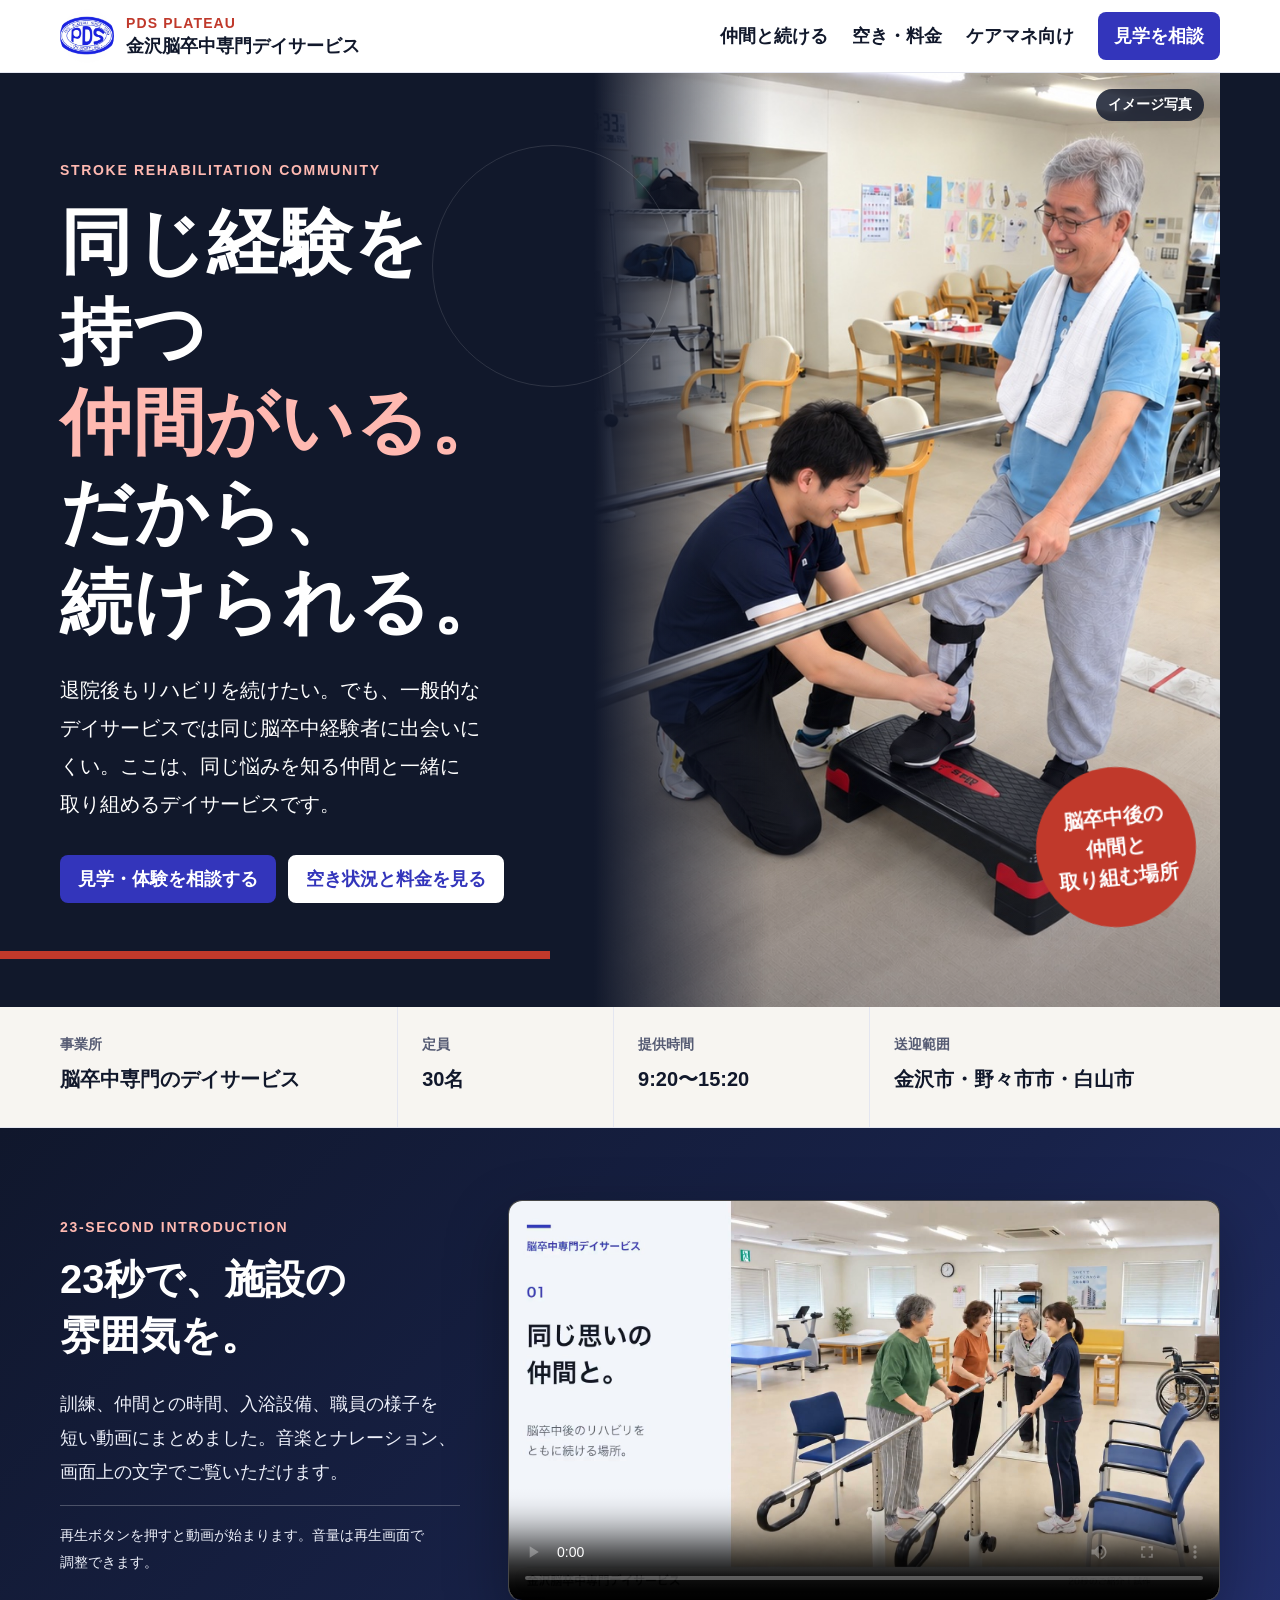
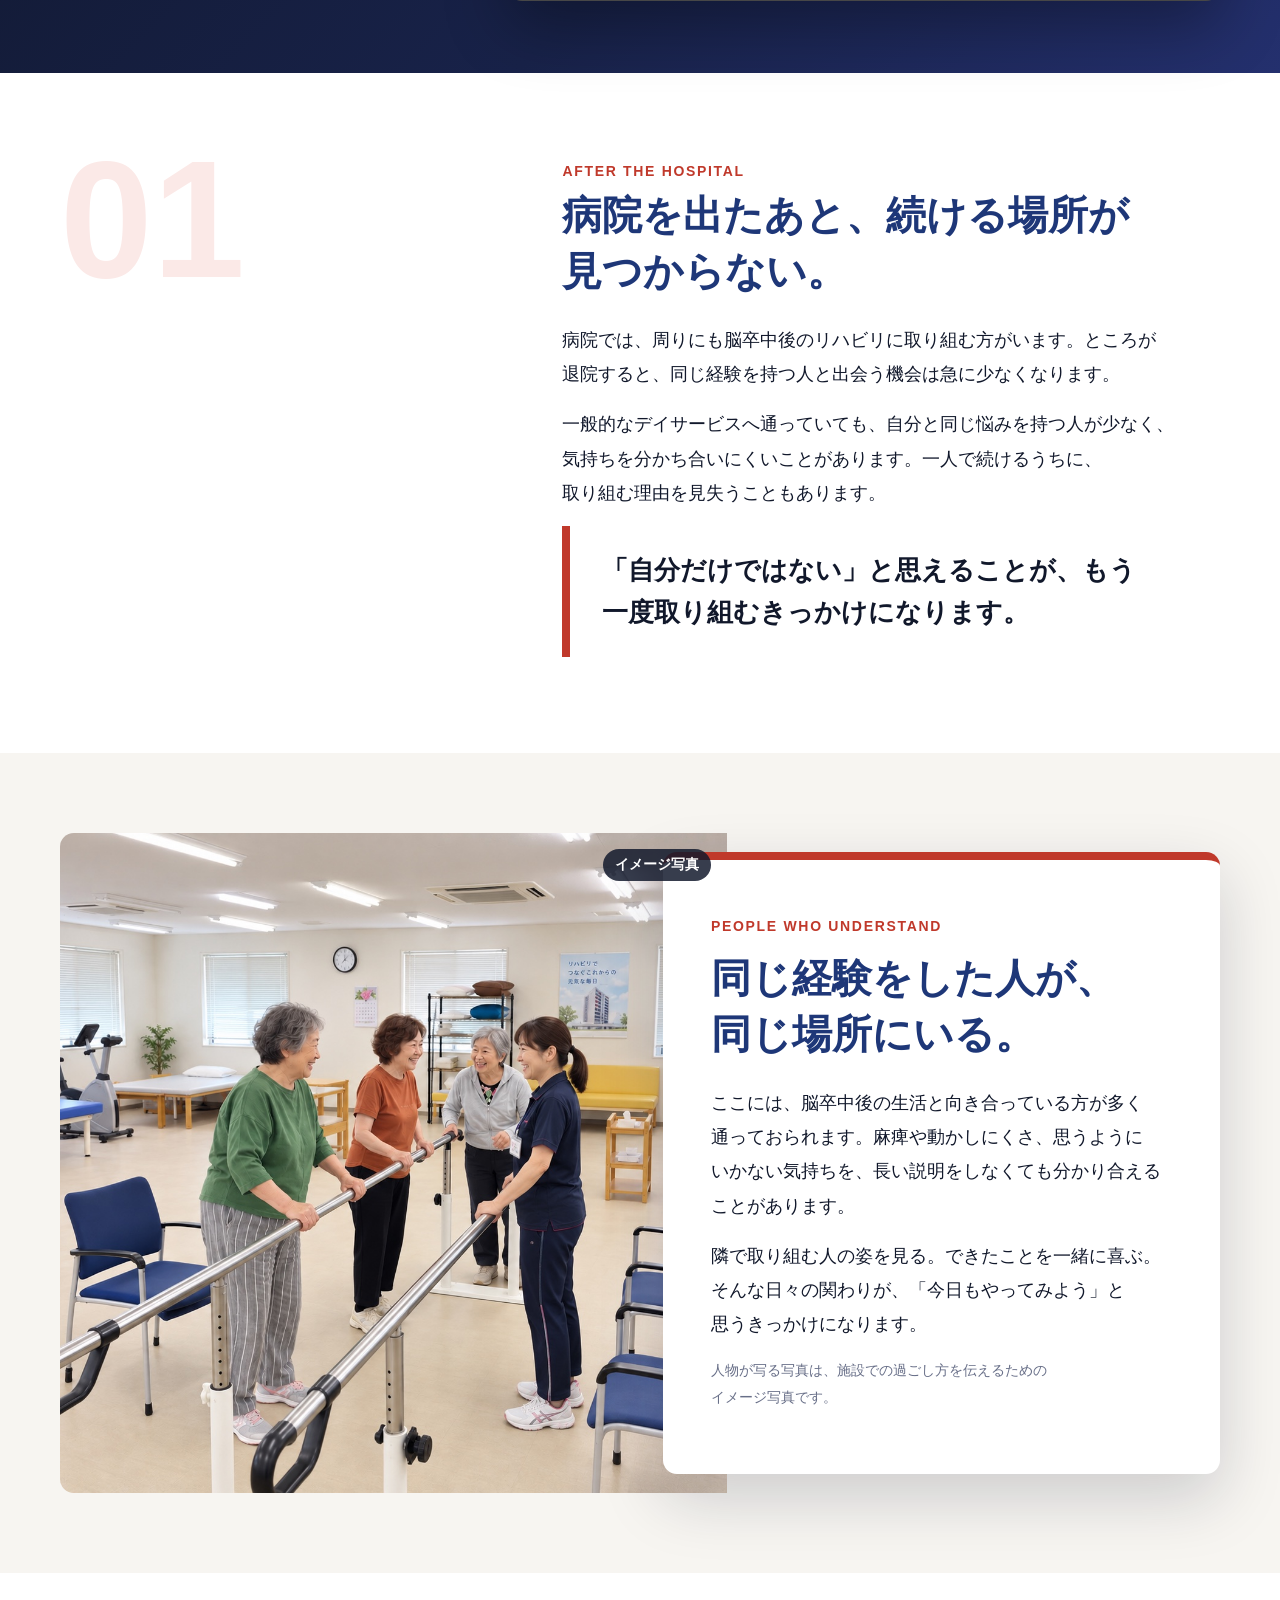
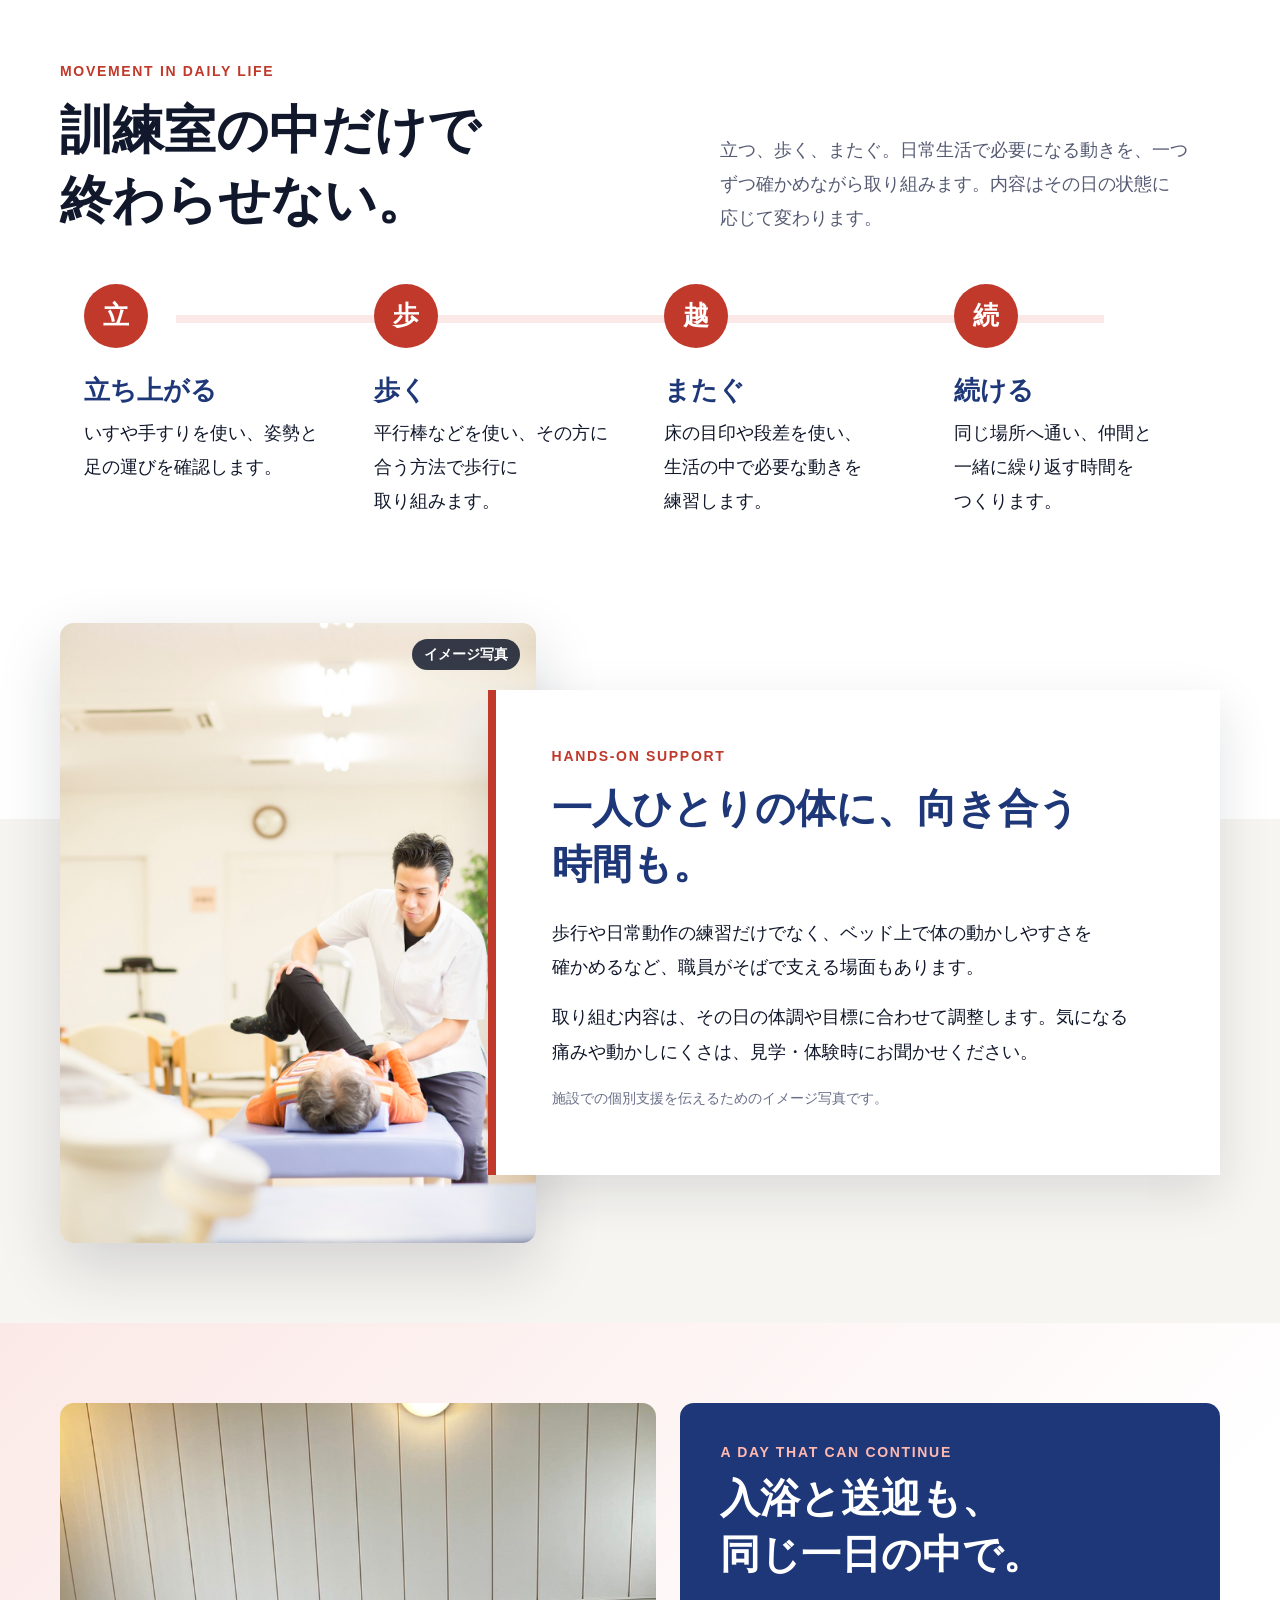
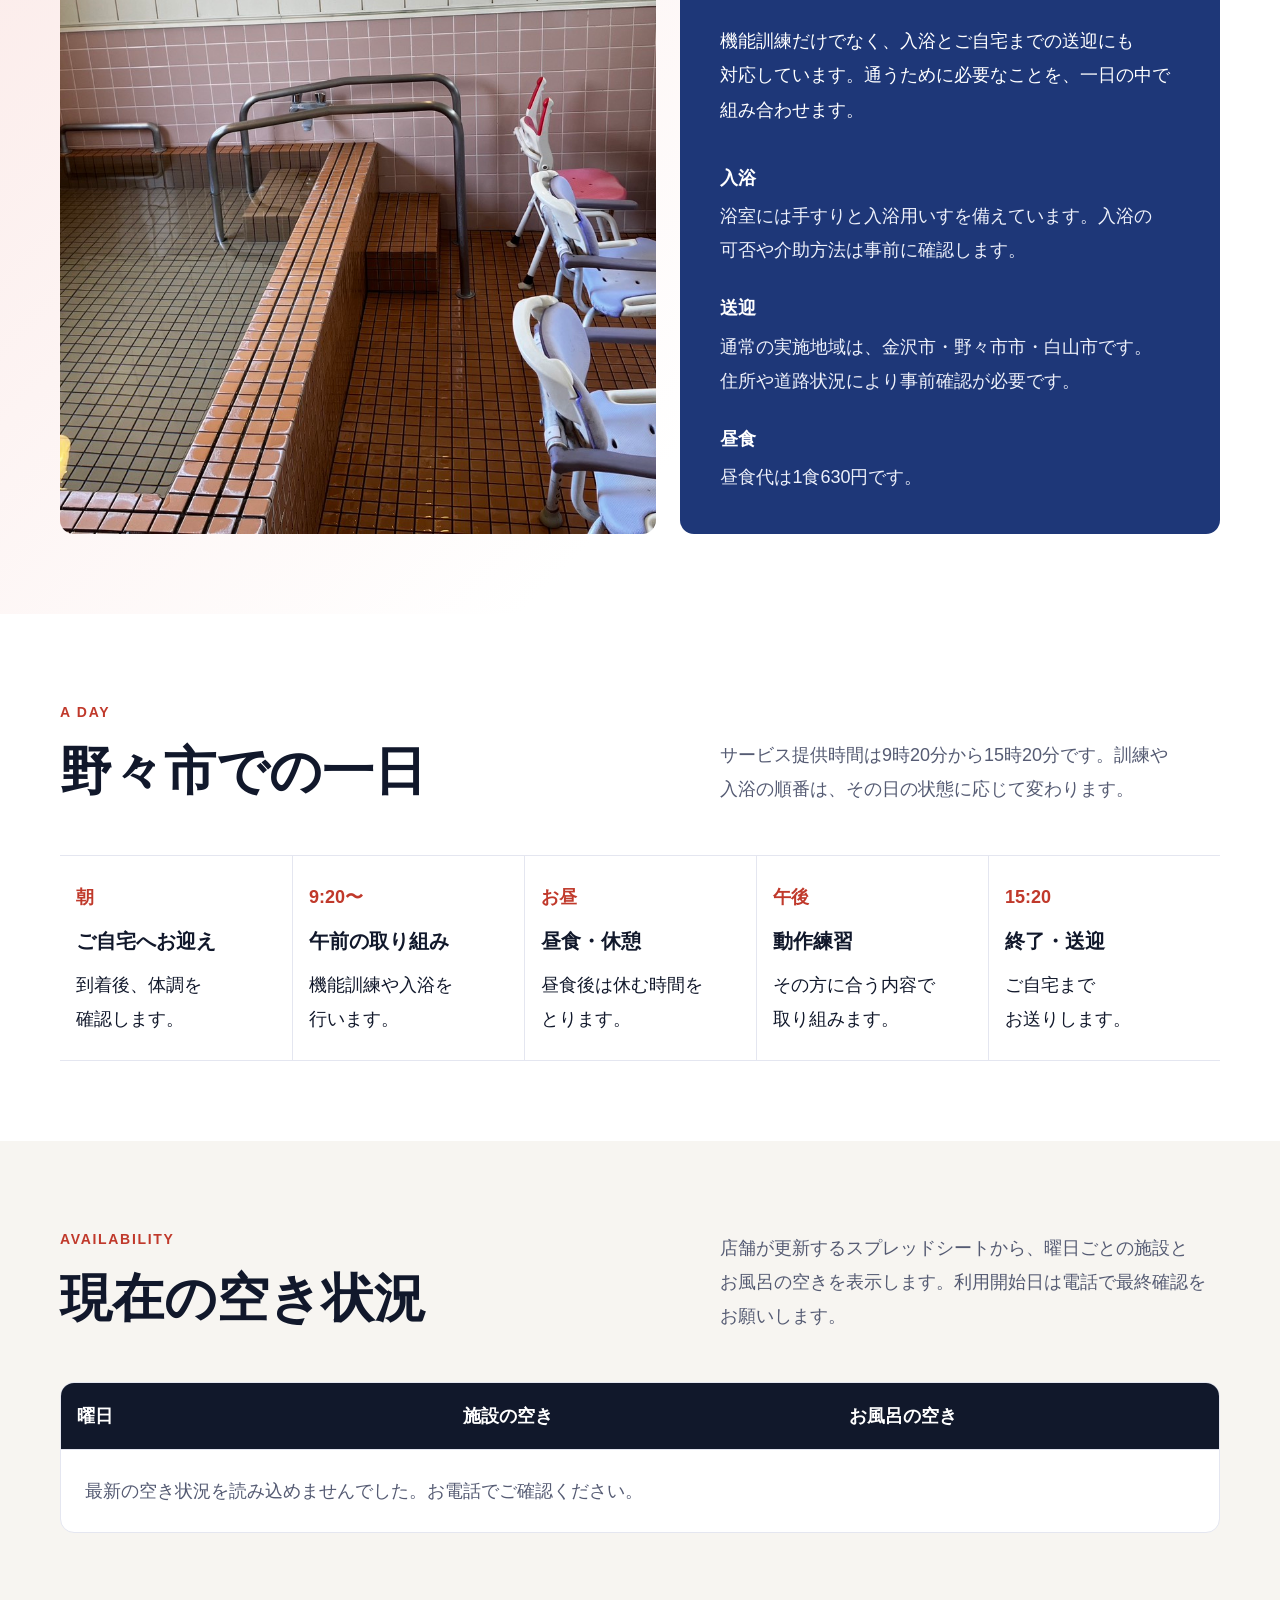
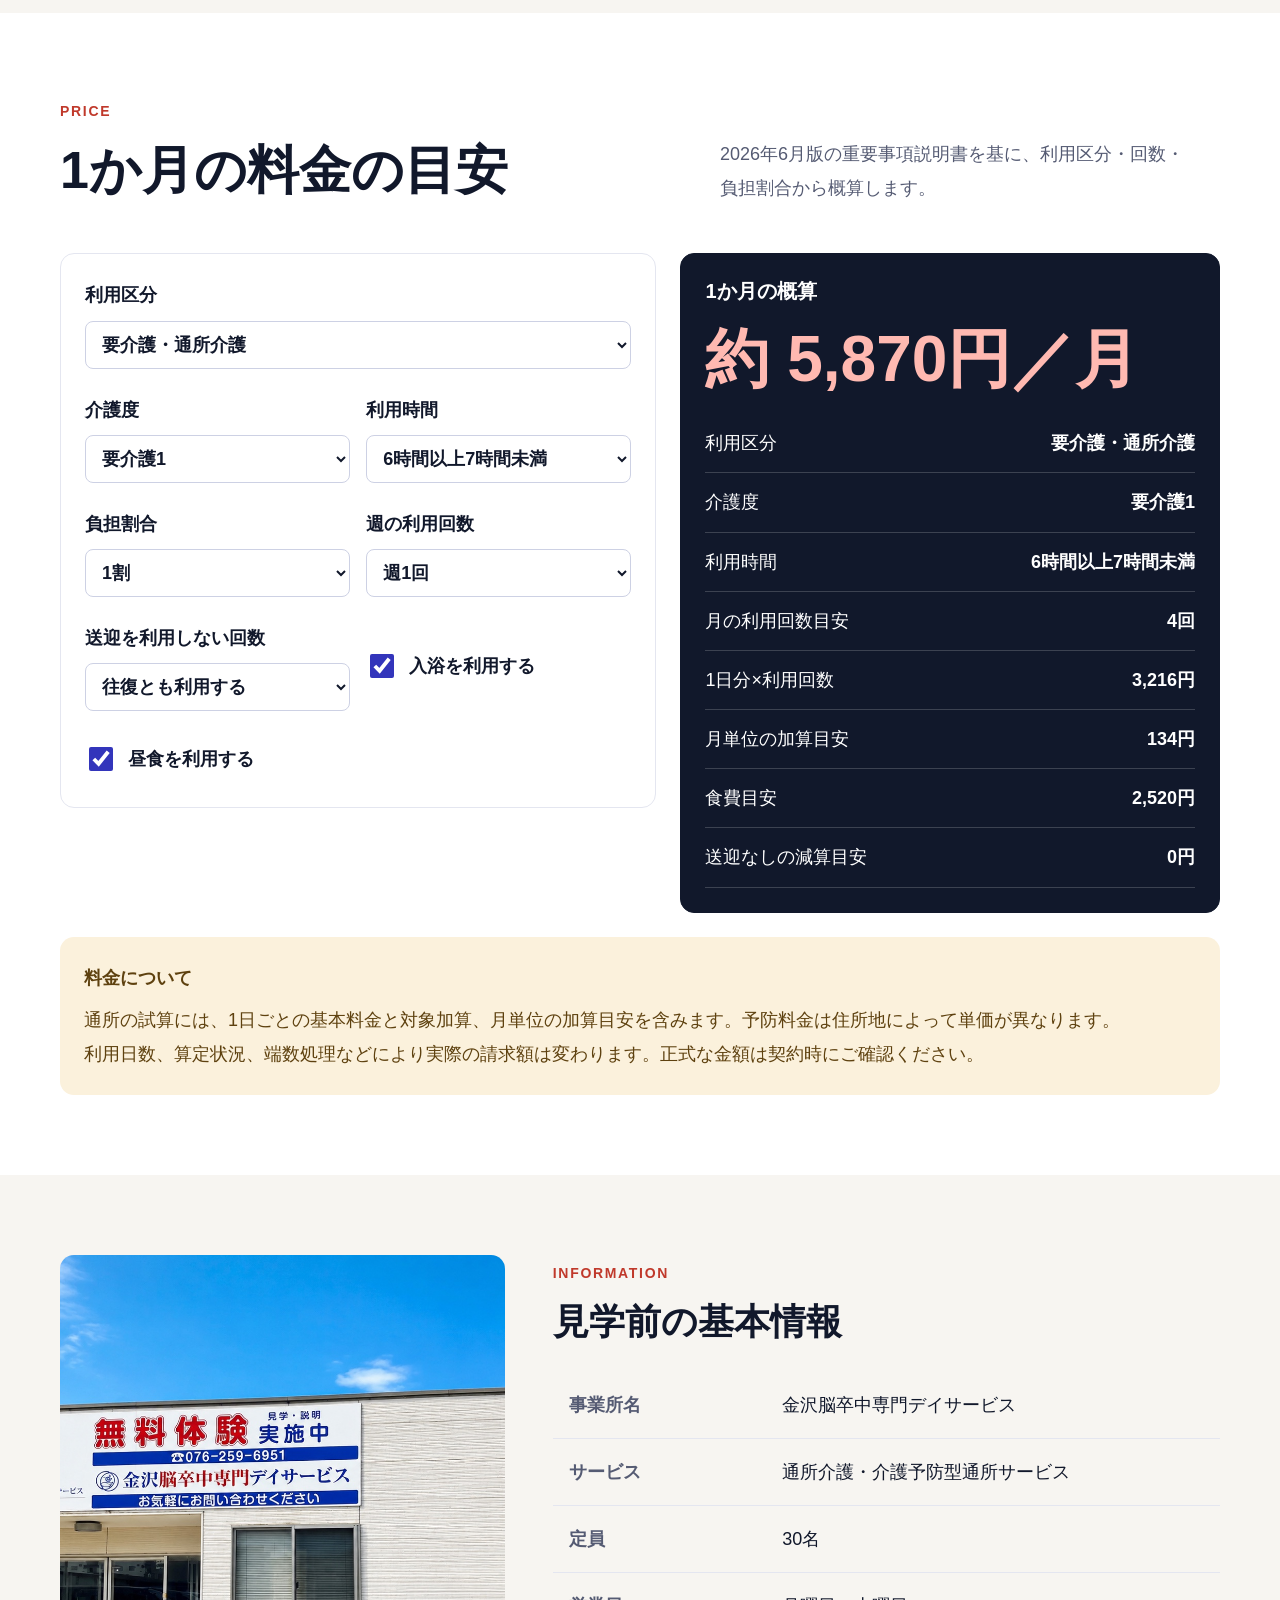
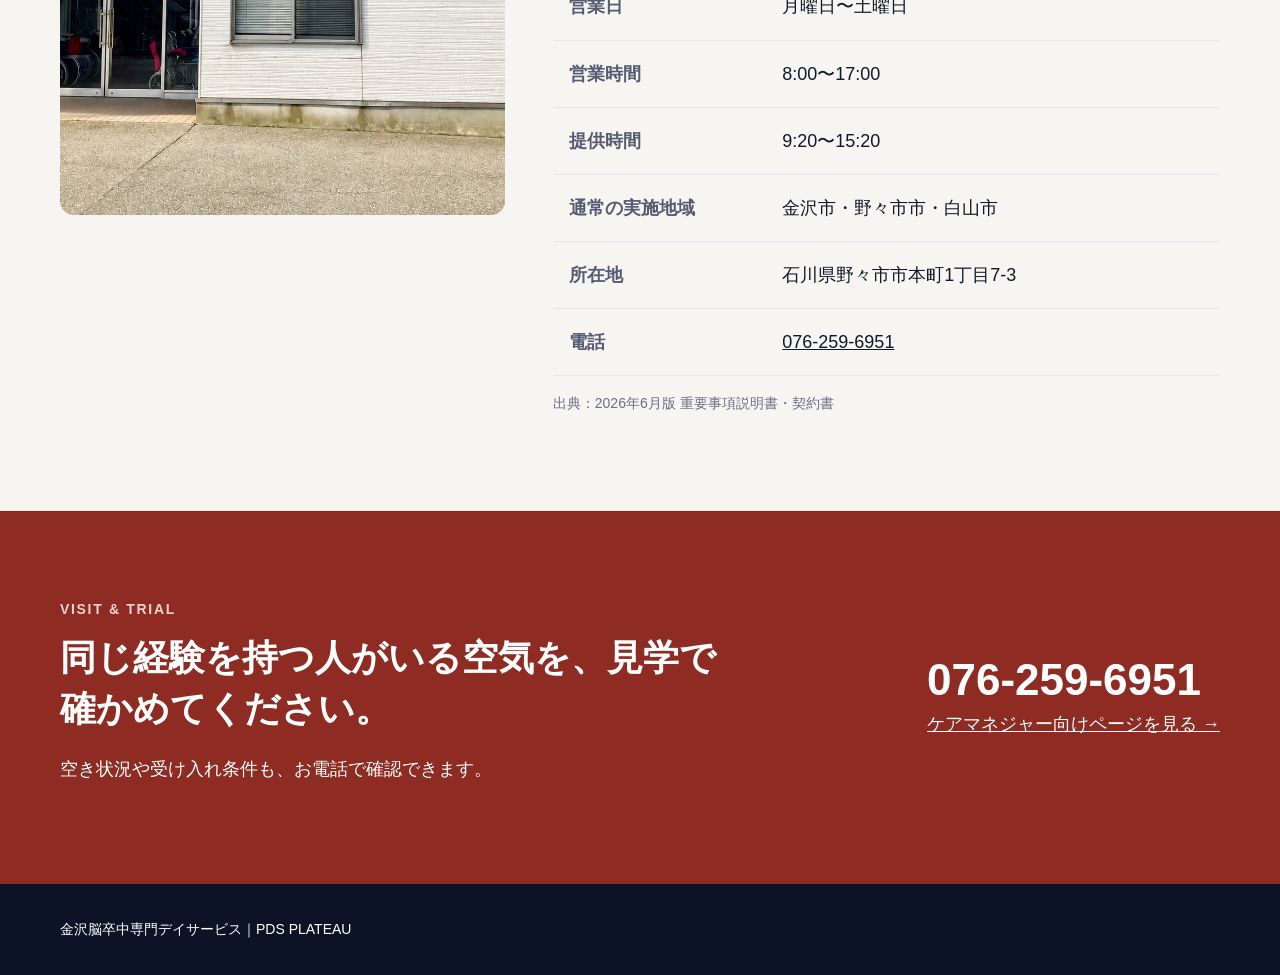
==== index.html @ c237dad3 "[Pro] feat: 金沢脳卒中専門デイサービスLPを公開 動画・料金・空き状況を一般利用者とケアマネジャーが同じ恒久URL群で確認できるようにするため。  Co-Authored-By: Open" ====
<!doctype html>
<html lang="ja">
<head>
  <meta charset="utf-8">
  <meta name="viewport" content="width=device-width,initial-scale=1">
  <meta name="robots" content="index,follow">
  <meta name="description" content="金沢脳卒中専門デイサービスの一般向け紹介ページ。脳卒中後のリハビリを、同じ経験を持つ仲間と続けられる環境、料金、空き状況をご案内します。">
  <title>金沢脳卒中専門デイサービス｜同じ経験を持つ仲間と続ける</title>
  <link rel="stylesheet" href="assets/kanazawa-nosotchu.css">
</head>
<body>
  <a class="skip" href="#main">本文へ移動</a>
  <nav class="site-nav" aria-label="ページ内メニュー">
    <div class="inner nav-row">
      <a class="brand" href="#top"><span class="brand-mark"><img src="assets/pds-logo.jpg" alt="PDSプラトー"></span><span><small>PDS PLATEAU</small>金沢脳卒中専門デイサービス</span></a>
      <div class="nav-links"><a href="#community">仲間と続ける</a><a href="#availability">空き・料金</a><a href="kanazawa-nosotchu-caremanager.html">ケアマネ向け</a><a class="nav-cta" href="tel:0762596951">見学を相談</a></div>
    </div>
  </nav>

  <main id="main">
    <header id="top" class="hero">
      <div class="inner hero-grid">
        <div class="hero-copy">
          <span class="eyebrow">STROKE REHABILITATION COMMUNITY</span>
          <h1>同じ経験を持つ<br><span>仲間がいる。</span><br>だから、続けられる。</h1>
          <p class="hero-lead">退院後もリハビリを続けたい。でも、一般的なデイサービスでは同じ脳卒中経験者に出会いにくい。ここは、同じ悩みを知る仲間と一緒に取り組めるデイサービスです。</p>
          <div class="hero-actions"><a class="btn btn-primary" href="tel:0762596951">見学・体験を相談する</a><a class="btn btn-secondary" href="#availability">空き状況と料金を見る</a></div>
        </div>
        <div class="hero-media"><img src="assets/kanazawa-nosotchu/rehab-step-image.jpg" alt="平行棒を使い、職員と段差練習に取り組むイメージ"><span class="photo-label">イメージ写真</span><div class="hero-stamp">脳卒中後の<br>仲間と<br>取り組む場所</div></div>
      </div>
    </header>

    <div class="fact-ribbon">
      <div class="inner facts-quick">
        <div class="quick"><span>事業所</span><strong>脳卒中専門のデイサービス</strong></div>
        <div class="quick"><span>定員</span><strong>30名</strong></div>
        <div class="quick"><span>提供時間</span><strong>9:20〜15:20</strong></div>
        <div class="quick"><span>送迎範囲</span><strong>金沢市・野々市市・白山市</strong></div>
      </div>
    </div>

    <section id="video" class="video-section">
      <div class="inner video-grid">
        <div class="video-copy">
          <span class="eyebrow">23-SECOND INTRODUCTION</span>
          <h2>23秒で、施設の雰囲気を。</h2>
          <p>訓練、仲間との時間、入浴設備、職員の様子を短い動画にまとめました。音楽とナレーション、画面上の文字でご覧いただけます。</p>
          <p class="video-note">再生ボタンを押すと動画が始まります。音量は再生画面で調整できます。</p>
        </div>
        <div class="video-frame">
          <video controls playsinline preload="metadata" poster="assets/kanazawa-nosotchu/intro-video-poster.jpg" aria-label="金沢脳卒中専門デイサービスの23秒紹介動画">
            <source src="assets/kanazawa-nosotchu/intro-video.mp4" type="video/mp4">
            お使いのブラウザでは動画を再生できません。
          </video>
        </div>
      </div>
    </section>

    <section>
      <div class="inner problem-grid">
        <div class="problem-number" aria-hidden="true">01</div>
        <div class="problem-copy">
          <span class="eyebrow">AFTER THE HOSPITAL</span>
          <h2>病院を出たあと、続ける場所が見つからない。</h2>
          <p>病院では、周りにも脳卒中後のリハビリに取り組む方がいます。ところが退院すると、同じ経験を持つ人と出会う機会は急に少なくなります。</p>
          <p>一般的なデイサービスへ通っていても、自分と同じ悩みを持つ人が少なく、気持ちを分かち合いにくいことがあります。一人で続けるうちに、取り組む理由を見失うこともあります。</p>
          <p class="pull-quote">「自分だけではない」と思えることが、もう一度取り組むきっかけになります。</p>
        </div>
      </div>
    </section>

    <section id="community" class="paper">
      <div class="inner community-grid">
        <div class="community-photo"><img src="assets/kanazawa-nosotchu/community-image.jpg" alt="明るい訓練室で、仲間と職員が平行棒を囲むイメージ"><span class="photo-label">イメージ写真</span></div>
        <div class="community-copy">
          <span class="eyebrow">PEOPLE WHO UNDERSTAND</span>
          <h2>同じ経験をした人が、同じ場所にいる。</h2>
          <p>ここには、脳卒中後の生活と向き合っている方が多く通っておられます。麻痺や動かしにくさ、思うようにいかない気持ちを、長い説明をしなくても分かり合えることがあります。</p>
          <p>隣で取り組む人の姿を見る。できたことを一緒に喜ぶ。そんな日々の関わりが、「今日もやってみよう」と思うきっかけになります。</p>
          <p class="photo-note">人物が写る写真は、施設での過ごし方を伝えるためのイメージ写真です。</p>
        </div>
      </div>
    </section>

    <section>
      <div class="inner">
        <div class="section-head"><div><span class="eyebrow">MOVEMENT IN DAILY LIFE</span><h2>訓練室の中だけで終わらせない。</h2></div><p>立つ、歩く、またぐ。日常生活で必要になる動きを、一つずつ確かめながら取り組みます。内容はその日の状態に応じて変わります。</p></div>
        <div class="movement-line">
          <article class="movement"><b>立</b><h3>立ち上がる</h3><p>いすや手すりを使い、姿勢と足の運びを確認します。</p></article>
          <article class="movement"><b>歩</b><h3>歩く</h3><p>平行棒などを使い、その方に合う方法で歩行に取り組みます。</p></article>
          <article class="movement"><b>越</b><h3>またぐ</h3><p>床の目印や段差を使い、生活の中で必要な動きを練習します。</p></article>
          <article class="movement"><b>続</b><h3>続ける</h3><p>同じ場所へ通い、仲間と一緒に繰り返す時間をつくります。</p></article>
        </div>
      </div>
    </section>

    <section class="hands-on-section">
      <div class="inner hands-on-grid">
        <div class="hands-on-photo"><img src="assets/kanazawa-nosotchu/hands-on-care.jpg" alt="ベッド上で職員が体の動かしやすさを確かめるイメージ"><span class="photo-label">イメージ写真</span></div>
        <div class="hands-on-copy"><span class="eyebrow">HANDS-ON SUPPORT</span><h2>一人ひとりの体に、向き合う時間も。</h2><p>歩行や日常動作の練習だけでなく、ベッド上で体の動かしやすさを確かめるなど、職員がそばで支える場面もあります。</p><p>取り組む内容は、その日の体調や目標に合わせて調整します。気になる痛みや動かしにくさは、見学・体験時にお聞かせください。</p><p class="photo-note">施設での個別支援を伝えるためのイメージ写真です。</p></div>
      </div>
    </section>

    <section class="soft-red">
      <div class="inner support-grid">
        <div class="support-photo"><img src="assets/kanazawa-nosotchu/bathroom.jpg" alt="手すりと入浴用いすを備えた浴室"></div>
        <div class="support-copy"><span class="eyebrow">A DAY THAT CAN CONTINUE</span><h2>入浴と送迎も、同じ一日の中で。</h2><p>機能訓練だけでなく、入浴とご自宅までの送迎にも対応しています。通うために必要なことを、一日の中で組み合わせます。</p><dl><div><dt>入浴</dt><dd>浴室には手すりと入浴用いすを備えています。入浴の可否や介助方法は事前に確認します。</dd></div><div><dt>送迎</dt><dd>通常の実施地域は、金沢市・野々市市・白山市です。住所や道路状況により事前確認が必要です。</dd></div><div><dt>昼食</dt><dd>昼食代は1食630円です。</dd></div></dl></div>
      </div>
    </section>

    <section>
      <div class="inner">
        <div class="section-head"><div><span class="eyebrow">A DAY</span><h2>野々市での一日</h2></div><p>サービス提供時間は9時20分から15時20分です。訓練や入浴の順番は、その日の状態に応じて変わります。</p></div>
        <div class="day-flow"><div class="day-step"><time>朝</time><strong>ご自宅へお迎え</strong><span>到着後、体調を確認します。</span></div><div class="day-step"><time>9:20〜</time><strong>午前の取り組み</strong><span>機能訓練や入浴を行います。</span></div><div class="day-step"><time>お昼</time><strong>昼食・休憩</strong><span>昼食後は休む時間をとります。</span></div><div class="day-step"><time>午後</time><strong>動作練習</strong><span>その方に合う内容で取り組みます。</span></div><div class="day-step"><time>15:20</time><strong>終了・送迎</strong><span>ご自宅までお送りします。</span></div></div>
      </div>
    </section>

    <section id="availability" class="paper">
      <div class="inner">
        <div class="section-head"><div><span class="eyebrow">AVAILABILITY</span><h2>現在の空き状況</h2></div><p>店舗が更新するスプレッドシートから、曜日ごとの施設とお風呂の空きを表示します。利用開始日は電話で最終確認をお願いします。</p></div>
        <div class="availability-wrap"><table class="availability-table"><thead><tr><th>曜日</th><th>施設の空き</th><th>お風呂の空き</th></tr></thead><tbody id="availabilityBody"></tbody></table><p id="availabilityMessage" class="availability-message">最新情報を読み込んでいます。</p></div>
      </div>
    </section>

    <section id="price">
      <div class="inner">
        <div class="section-head"><div><span class="eyebrow">PRICE</span><h2>1か月の料金の目安</h2></div><p>2026年6月版の重要事項説明書を基に、利用区分・回数・負担割合から概算します。</p></div>
        <div class="simulator">
          <div class="sim-panel"><div class="form-grid">
            <label class="field field-wide">利用区分<select id="serviceType"><option value="daycare">要介護・通所介護</option><option value="nonoichi1">予防・野々市市（週1回）</option><option value="nonoichi2">予防・野々市市（週2回）</option><option value="kanazawa1">予防・金沢市（週1回）</option><option value="kanazawa2">予防・金沢市（週2回）</option><option value="hakusan1">予防・白山市（週1回）</option><option value="hakusan2">予防・白山市（週2回）</option></select></label>
            <label id="careLevelField" class="field">介護度<select id="careLevel"><option value="0">要介護1</option><option value="1">要介護2</option><option value="2">要介護3</option><option value="3">要介護4</option><option value="4">要介護5</option></select></label>
            <label id="timeSlotField" class="field">利用時間<select id="timeSlot"><option value="standard6">6時間以上7時間未満</option><option value="short5">5時間以上6時間未満</option><option value="short4">4時間以上5時間未満</option><option value="short3">3時間以上4時間未満</option></select></label>
            <label class="field">負担割合<select id="burden"><option value="1">1割</option><option value="2">2割</option><option value="3">3割</option></select></label>
            <label id="weeklyField" class="field">週の利用回数<select id="weekly"><option value="1">週1回</option><option value="2">週2回</option><option value="3">週3回</option><option value="4">週4回</option><option value="5">週5回</option><option value="6">週6回</option></select></label>
            <label class="field">送迎を利用しない回数<select id="transport"><option value="0">往復とも利用する</option><option value="1">片道のみ利用しない</option><option value="2">往復とも利用しない</option></select></label>
            <label id="bathField" class="check-field"><input id="bath" type="checkbox" checked>入浴を利用する</label><label class="check-field"><input id="lunch" type="checkbox" checked>昼食を利用する</label>
          </div></div>
          <aside class="result-panel" aria-live="polite"><h3>1か月の概算</h3><div id="totalPrice" class="total">計算中</div><ul id="breakdown" class="breakdown"></ul></aside>
        </div>
        <div class="notice"><strong>料金について</strong>通所の試算には、1日ごとの基本料金と対象加算、月単位の加算目安を含みます。予防料金は住所地によって単価が異なります。利用日数、算定状況、端数処理などにより実際の請求額は変わります。正式な金額は契約時にご確認ください。</div>
      </div>
    </section>

    <section class="paper">
      <div class="inner facts-grid"><div class="facts-photo"><img src="assets/kanazawa-nosotchu/exterior.jpg" alt="金沢脳卒中専門デイサービスの外観"></div><div><span class="eyebrow">INFORMATION</span><h2 style="font:900 36px/1.4 var(--pds-font-ui);margin:8px 0 24px">見学前の基本情報</h2><table class="fact-table"><tbody><tr><th>事業所名</th><td>金沢脳卒中専門デイサービス</td></tr><tr><th>サービス</th><td>通所介護・介護予防型通所サービス</td></tr><tr><th>定員</th><td>30名</td></tr><tr><th>営業日</th><td>月曜日〜土曜日</td></tr><tr><th>営業時間</th><td>8:00〜17:00</td></tr><tr><th>提供時間</th><td>9:20〜15:20</td></tr><tr><th>通常の実施地域</th><td>金沢市・野々市市・白山市</td></tr><tr><th>所在地</th><td>石川県野々市市本町1丁目7-3</td></tr><tr><th>電話</th><td><a href="tel:0762596951">076-259-6951</a></td></tr></tbody></table><p class="source-note">出典：2026年6月版 重要事項説明書・契約書</p></div></div>
    </section>

    <section class="contact-band"><div class="inner contact-row"><div><span class="eyebrow">VISIT &amp; TRIAL</span><h2>同じ経験を持つ人がいる空気を、見学で確かめてください。</h2><p>空き状況や受け入れ条件も、お電話で確認できます。</p></div><div><a class="phone" href="tel:0762596951">076-259-6951</a><br><a href="kanazawa-nosotchu-caremanager.html">ケアマネジャー向けページを見る →</a></div></div></section>
  </main>
  <footer><div class="inner">金沢脳卒中専門デイサービス｜PDS PLATEAU</div></footer>
  <script src="assets/facility-tools.js"></script><script src="assets/kanazawa-nosotchu-config.js"></script><script>PDSFacilityTools.init(PDSKanazawaNosotchuConfig);</script>
</body>
</html>
---- assets/kanazawa-nosotchu.css ----
@import url("tokens.css");

:root{
  --stroke-red:#C0392B;
  --stroke-red-dark:#8E2B22;
  --stroke-red-soft:#FBE9E7;
  --stroke-blue:#1E3778;
  --stroke-ink:#11182B;
  --stroke-paper:#F7F5F1;
}

*{box-sizing:border-box;}
html{scroll-behavior:smooth;}
body{margin:0;color:var(--stroke-ink);background:#fff;font:400 18px/1.9 var(--pds-font-body);word-break:auto-phrase;overflow-x:hidden;}
img{display:block;width:100%;height:100%;object-fit:cover;}
a{color:inherit;}
button,select,input{font:inherit;}
.skip{position:absolute;left:-9999px;top:8px;z-index:100;background:#fff;padding:12px 16px;}
.skip:focus{left:8px;}
.draft-banner{background:var(--pds-warning-bg);color:#5E410F;padding:8px 16px;text-align:center;font-size:14px;font-weight:700;}
.inner{width:min(1160px,calc(100% - 48px));margin-inline:auto;}
.hero-grid>*,.section-head>*,.problem-grid>*,.community-grid>*,.support-grid>*,.facts-grid>*,.contact-row>*,.simulator>*,.referral-grid>*,.nav-row>*{min-width:0;}
.eyebrow{display:inline-block;color:var(--stroke-red);font:900 14px/1.4 var(--pds-font-ui);letter-spacing:.12em;}
.site-nav{position:sticky;top:0;z-index:30;background:rgba(255,255,255,.96);border-bottom:1px solid var(--pds-border);backdrop-filter:blur(12px);}
.nav-row{min-height:72px;display:flex;align-items:center;justify-content:space-between;gap:24px;}
.brand{display:flex;align-items:center;gap:12px;text-decoration:none;font:900 18px/1.45 var(--pds-font-ui);}
.brand small{display:block;color:var(--stroke-red);font-size:14px;letter-spacing:.08em;}
.brand-mark{width:54px;height:54px;flex:0 0 54px;overflow:hidden;border-radius:50%;background:#fff;}
.brand-mark img{object-fit:contain;transform:scale(1.2);}
.nav-links{display:flex;align-items:center;gap:24px;font-weight:700;}
.nav-links a{text-decoration:none;}
.nav-cta{min-height:48px;padding:0 16px;display:inline-flex;align-items:center;border-radius:8px;background:var(--pds-primary);color:#fff;}

.hero{position:relative;overflow:hidden;background:var(--stroke-ink);color:#fff;}
.hero::before{content:"";position:absolute;left:0;right:0;bottom:48px;height:8px;background:linear-gradient(90deg,var(--stroke-red) 0 43%,transparent 43%);z-index:2;}
.hero-grid{min-height:720px;display:grid;grid-template-columns:.92fr 1.08fr;align-items:stretch;}
.hero-copy{padding:88px 56px 104px 0;display:flex;flex-direction:column;justify-content:center;position:relative;z-index:2;}
.hero-copy::after{content:"";position:absolute;width:240px;height:240px;border:1px solid rgba(255,255,255,.12);border-radius:50%;right:-80px;top:72px;}
.hero .eyebrow{color:#FFB9B1;}
.hero h1{margin:16px 0 24px;font:900 clamp(40px,5.7vw,72px)/1.25 var(--pds-font-ui);letter-spacing:.01em;}
.hero h1 span{color:#FFB9B1;}
.hero-lead{max-width:600px;margin:0 0 32px;font-size:20px;}
.hero-media{position:relative;min-width:0;}
.hero-media::after{content:"";position:absolute;inset:0;background:linear-gradient(90deg,var(--stroke-ink),transparent 28%),linear-gradient(0deg,rgba(17,24,43,.35),transparent 45%);}
.hero-media img{object-position:center;}
.photo-label{position:absolute;right:16px;top:16px;z-index:3;padding:6px 12px;border-radius:999px;background:rgba(17,24,43,.84);color:#fff;font:700 14px/1.4 var(--pds-font-ui);}
.hero-stamp{position:absolute;right:24px;bottom:80px;z-index:2;width:160px;min-height:160px;padding:24px;border-radius:50%;display:flex;align-items:center;justify-content:center;text-align:center;background:var(--stroke-red);color:#fff;font:900 20px/1.5 var(--pds-font-ui);transform:rotate(-6deg);}
.hero-actions{display:flex;flex-wrap:wrap;gap:12px;}
.btn{min-width:88px;min-height:48px;padding:0 16px;border:2px solid transparent;border-radius:8px;display:inline-flex;align-items:center;justify-content:center;text-decoration:none;font-weight:700;}
.btn-primary{background:var(--pds-primary);color:#fff;}
.btn-secondary{background:#fff;color:var(--pds-primary);border-color:var(--pds-primary);}
.hero .btn-secondary{border-color:#fff;}

.fact-ribbon{background:var(--stroke-paper);border-bottom:1px solid var(--pds-border);}
.facts-quick{display:grid;grid-template-columns:1.25fr .8fr .95fr 1.3fr;}
.quick{padding:24px;border-left:1px solid var(--pds-border);min-height:120px;}
.quick:first-child{border-left:0;padding-left:0;}
.quick span{display:block;color:var(--pds-text-sub);font-size:14px;font-weight:700;}
.quick strong{display:block;margin-top:8px;font:900 20px/1.45 var(--pds-font-ui);}

.video-section{padding-block:72px;background:linear-gradient(135deg,#10172c 0%,#182249 58%,#24306e 100%);color:#fff;}
.video-grid{display:grid;grid-template-columns:.72fr 1.28fr;gap:48px;align-items:center;}
.video-copy .eyebrow{color:#ffb9b1;}
.video-copy h2{margin:8px 0 24px;font:900 40px/1.4 var(--pds-font-ui);}
.video-copy p{margin:0 0 16px;color:#edf0fa;}
.video-note{padding-top:16px;border-top:1px solid rgba(255,255,255,.24);font-size:14px!important;}
.video-frame{overflow:hidden;border:1px solid rgba(255,255,255,.28);border-radius:14px;background:#000;box-shadow:0 24px 64px rgba(0,0,0,.32);}
.video-frame video{display:block;width:100%;height:auto;aspect-ratio:16/9;background:#000;}

section{padding-block:80px;}
.section-head{display:grid;grid-template-columns:minmax(0,1fr) minmax(280px,500px);gap:48px;align-items:end;margin-bottom:48px;}
.section-head h2,.practical-hero h1{margin:8px 0 0;font:900 clamp(32px,4.3vw,52px)/1.35 var(--pds-font-ui);}
.section-head p{margin:0;color:var(--pds-text-sub);}
.paper{background:var(--stroke-paper);}
.soft-red{background:linear-gradient(135deg,var(--stroke-red-soft),#fff 65%);}
.problem-grid{display:grid;grid-template-columns:.8fr 1.2fr;gap:64px;align-items:start;}
.problem-number{font:900 clamp(88px,13vw,180px)/.8 var(--pds-font-ui);color:var(--stroke-red-soft);}
.problem-copy h2{margin:0 0 24px;font:900 40px/1.4 var(--pds-font-ui);color:var(--stroke-blue);}
.problem-copy p{margin:0 0 16px;}
.pull-quote{margin:32px 0 0;padding:24px 0 24px 32px;border-left:8px solid var(--stroke-red);font:700 26px/1.6 var(--pds-font-ui);}

.community-grid{display:grid;grid-template-columns:1.15fr .85fr;gap:0;align-items:center;}
.community-photo{position:relative;height:660px;overflow:hidden;border-radius:14px 0 0 14px;}
.community-copy{position:relative;margin-left:-64px;padding:48px;background:#fff;border-radius:14px;border-top:8px solid var(--stroke-red);box-shadow:0 24px 64px rgba(17,24,43,.18);}
.community-copy h2{margin:8px 0 24px;font:900 40px/1.4 var(--pds-font-ui);color:var(--stroke-blue);}
.community-copy p{margin:0 0 16px;}
.photo-note,.source-note{font-size:14px;color:var(--pds-text-muted);}

.movement-line{position:relative;display:grid;grid-template-columns:repeat(4,1fr);gap:0;margin-top:48px;}
.movement-line::before{content:"";position:absolute;left:10%;right:10%;top:31px;height:8px;background:var(--stroke-red-soft);}
.movement{position:relative;padding:0 24px 24px;}
.movement b{position:relative;z-index:1;width:64px;height:64px;border-radius:50%;display:flex;align-items:center;justify-content:center;background:var(--stroke-red);color:#fff;font:900 26px var(--pds-font-ui);}
.movement h3{margin:24px 0 8px;font:900 26px/1.4 var(--pds-font-ui);color:var(--stroke-blue);}
.movement p{margin:0;}

.hands-on-section{padding-block:0 80px;background:linear-gradient(180deg,#fff 0 28%,var(--stroke-paper) 28%);}
.hands-on-grid{display:grid;grid-template-columns:.82fr 1.18fr;align-items:center;gap:0;}
.hands-on-photo{position:relative;height:620px;overflow:hidden;border-radius:14px;box-shadow:0 24px 64px rgba(17,24,43,.16);}
.hands-on-photo img{object-position:center 82%;}
.hands-on-copy{position:relative;margin-left:-48px;padding:48px 56px;background:#fff;border-left:8px solid var(--stroke-red);box-shadow:0 18px 48px rgba(17,24,43,.12);}
.hands-on-copy h2{margin:8px 0 24px;color:var(--stroke-blue);font:900 40px/1.4 var(--pds-font-ui);}
.hands-on-copy p{margin:0 0 16px;}

.care-evidence-head{max-width:760px;margin-bottom:40px;}
.care-evidence-head h2{margin:8px 0 16px;color:var(--stroke-blue);font:900 40px/1.4 var(--pds-font-ui);}
.care-evidence-grid{display:grid;grid-template-columns:1.2fr .9fr .9fr;gap:16px;}
.care-evidence-card{overflow:hidden;background:#fff;border:1px solid var(--pds-border);border-radius:14px;box-shadow:0 14px 36px rgba(17,24,43,.08);}
.care-evidence-photo{position:relative;height:280px;overflow:hidden;}
.care-evidence-card:first-child .care-evidence-photo{height:360px;}
.care-evidence-copy{padding:24px;}
.care-evidence-copy strong{display:block;margin-bottom:8px;color:var(--stroke-blue);font:900 24px/1.4 var(--pds-font-ui);}
.care-evidence-copy p{margin:0;color:var(--pds-text-sub);}

.support-grid{display:grid;grid-template-columns:1.05fr .95fr;gap:24px;}
.support-photo{min-height:560px;border-radius:14px;overflow:hidden;}
.support-copy{padding:40px;background:var(--stroke-blue);color:#fff;border-radius:14px;display:flex;flex-direction:column;justify-content:center;}
.support-copy .eyebrow{color:#FFB9B1;}
.support-copy h2{margin:8px 0 24px;font:900 40px/1.4 var(--pds-font-ui);}
.support-copy dl{margin:16px 0 0;display:grid;gap:24px;}
.support-copy dt{font-weight:900;}
.support-copy dd{margin:4px 0 0;color:#EDF0FA;}

.day-flow{display:grid;grid-template-columns:repeat(5,1fr);border-top:1px solid var(--pds-border);border-bottom:1px solid var(--pds-border);}
.day-step{min-height:180px;padding:24px 16px;border-left:1px solid var(--pds-border);}
.day-step:first-child{border-left:0;}
.day-step time{display:block;color:var(--stroke-red);font-weight:900;font-variant-numeric:tabular-nums;}
.day-step strong{display:block;margin:8px 0;font-size:20px;}

.availability-wrap{overflow-x:auto;border:1px solid var(--pds-border);border-radius:14px;background:#fff;}
.availability-table,.fact-table,.acceptance-table{width:100%;border-collapse:collapse;table-layout:fixed;}
.availability-table{min-width:600px;}
.availability-table th,.availability-table td,.fact-table th,.fact-table td,.acceptance-table th,.acceptance-table td{padding:16px;border-bottom:1px solid var(--pds-border);text-align:left;vertical-align:top;}
.availability-table thead th,.acceptance-table thead th{background:var(--stroke-ink);color:#fff;}
.availability-table td{height:64px;}
.availability-message{margin:0;padding:24px;color:var(--pds-text-sub);}
.status{display:inline-flex;align-items:center;min-height:36px;padding:4px 12px;border-radius:999px;font-weight:700;}
.status-many{color:var(--pds-success);background:var(--pds-success-bg);}
.status-few{color:var(--pds-warning);background:var(--pds-warning-bg);}
.status-none{color:var(--pds-danger);background:var(--pds-danger-bg);}
.status-info{color:var(--pds-info);background:var(--pds-info-bg);}

.simulator{display:grid;grid-template-columns:1.05fr .95fr;gap:24px;align-items:start;}
.sim-panel,.result-panel{padding:24px;border:1px solid var(--pds-border);border-radius:14px;background:#fff;}
.form-grid{display:grid;grid-template-columns:1fr 1fr;gap:24px 16px;}
.field{display:grid;gap:8px;font-weight:700;}
.field select{width:100%;min-height:48px;padding:0 12px;border:1px solid var(--pds-border-input);border-radius:8px;background:#fff;color:var(--stroke-ink);}
.field-wide{grid-column:1/-1;}
.check-field{min-height:48px;display:flex;align-items:center;gap:12px;font-weight:700;}
.check-field input{width:24px;height:24px;accent-color:var(--pds-primary);}
.hidden{display:none!important;}
.result-panel{position:sticky;top:96px;background:var(--stroke-ink);color:#fff;border-color:var(--stroke-ink);}
.result-panel h3{margin:0;font:700 20px var(--pds-font-ui);}
.total{margin:16px 0;color:#FFB9B1;font:900 clamp(40px,6vw,64px)/1.2 var(--pds-font-ui);font-variant-numeric:tabular-nums;}
.breakdown{list-style:none;margin:0;padding:0;}
.breakdown li{display:flex;justify-content:space-between;gap:24px;padding:12px 0;border-bottom:1px solid rgba(255,255,255,.18);}
.breakdown b{text-align:right;font-variant-numeric:tabular-nums;}
.notice{margin-top:24px;padding:24px;border-radius:14px;background:var(--pds-warning-bg);color:#5E410F;}
.notice strong{display:block;margin-bottom:8px;}

.facts-grid{display:grid;grid-template-columns:.8fr 1.2fr;gap:48px;align-items:start;}
.facts-photo{height:560px;border-radius:14px;overflow:hidden;}
.fact-table th{width:32%;color:var(--pds-text-sub);}
.fact-table td{overflow-wrap:anywhere;}
.contact-band{background:var(--stroke-red-dark);color:#fff;}
.contact-row{display:grid;grid-template-columns:1fr auto;gap:48px;align-items:center;}
.contact-row h2{margin:8px 0;font:900 36px/1.4 var(--pds-font-ui);}
.contact-band .eyebrow{color:#FFD4CF;}
.phone{font:900 clamp(28px,4vw,44px)/1.2 var(--pds-font-ui);font-variant-numeric:tabular-nums;text-decoration:none;}

.practical-hero{padding-block:72px;background:linear-gradient(120deg,var(--stroke-red-soft),#fff 58%,var(--pds-primary-tint));border-bottom:1px solid var(--pds-border);}
.practical-hero p{max-width:780px;margin:16px 0 0;}
.quick-facts{display:grid;grid-template-columns:repeat(4,1fr);gap:16px;margin-top:32px;}
.quick-fact{padding:24px;background:#fff;border:1px solid var(--pds-border);border-radius:14px;}
.quick-fact span{display:block;color:var(--pds-text-sub);font-size:14px;font-weight:700;}
.quick-fact strong{display:block;margin-top:8px;font-size:20px;}
.detail-jump-wrap{margin-top:24px;text-align:center;}
.detail-jump{display:inline-flex;align-items:center;justify-content:center;min-height:52px;padding:12px 24px;border-radius:999px;background:var(--stroke-blue);color:#fff;font-weight:900;text-decoration:none;}
.detail-jump:hover{filter:brightness(1.08);}
#service-codes{scroll-margin-top:88px;}
.code-note{padding:20px 24px;border-left:6px solid var(--stroke-red);background:#fff;border-radius:0 14px 14px 0;}
.code-note p{margin:0;}
.code-note p+p{margin-top:8px;color:var(--pds-text-sub);}
.code-group{margin-top:32px;padding:28px;border:1px solid var(--pds-border);border-radius:14px;background:#fff;}
.code-group h3{margin:0 0 8px;color:var(--stroke-blue);font:900 26px/1.45 var(--pds-font-ui);}
.code-group>p{margin:0 0 20px;color:var(--pds-text-sub);}
.code-table-wrap{overflow-x:auto;-webkit-overflow-scrolling:touch;}
.code-table{width:100%;min-width:760px;border-collapse:collapse;}
.code-table th,.code-table td{padding:13px 12px;border-bottom:1px solid var(--pds-border);text-align:left;vertical-align:top;}
.code-table thead th{background:var(--stroke-ink);color:#fff;font-weight:900;}
.code-table tbody th{white-space:nowrap;color:var(--stroke-blue);}
.code-table code{font:800 16px/1.4 ui-monospace,SFMono-Regular,Menlo,monospace;color:var(--stroke-blue);}
.municipality-note{display:flex;flex-wrap:wrap;gap:8px 20px;margin-top:20px;padding:18px 20px;background:var(--pds-info-bg);color:var(--stroke-blue);}
.municipality-note strong{width:100%;}
.referral-grid{display:grid;grid-template-columns:.85fr 1.15fr;gap:48px;align-items:start;}
.fit-panel{padding:32px;background:var(--stroke-blue);color:#fff;border-radius:14px;}
.fit-panel h2{margin:8px 0 24px;font:900 36px/1.4 var(--pds-font-ui);}
.fit-list{margin:0;padding-left:24px;display:grid;gap:16px;}
.acceptance-table th:first-child{width:34%;}
.decision-note{margin-top:24px;padding:24px;border-left:8px solid var(--stroke-red);background:var(--stroke-red-soft);}
footer{padding:32px 0;background:#0D1326;color:#fff;font-size:14px;}

@media(max-width:900px){
  .nav-links a:not(.nav-cta){display:none;}
  .hero-grid,.video-grid,.problem-grid,.community-grid,.support-grid,.section-head,.simulator,.facts-grid,.contact-row,.referral-grid{grid-template-columns:1fr;}
  .hands-on-grid,.care-evidence-grid{grid-template-columns:1fr;}
  .hero-copy{padding:72px 0 48px;}
  .hero-media{height:520px;}
  .hero-media::after{background:linear-gradient(0deg,var(--stroke-ink),transparent 35%);}
  .facts-quick,.quick-facts{grid-template-columns:1fr 1fr;}
  .quick:nth-child(3){border-left:0;}
  .community-photo{height:560px;border-radius:14px;}
  .community-copy{margin:-80px 24px 0;}
  .hands-on-section{padding-top:0;}
  .hands-on-copy{margin:-64px 24px 0;}
  .care-evidence-card:first-child .care-evidence-photo,.care-evidence-photo{height:360px;}
  .movement-line{grid-template-columns:1fr 1fr;gap:32px 0;}
  .movement-line::before{display:none;}
  .day-flow{grid-template-columns:1fr 1fr;}
  .day-step{border-bottom:1px solid var(--pds-border);}
  .result-panel{position:static;}
}

@media(max-width:620px){
  body,.draft-banner,p,li,td,th{word-break:normal;overflow-wrap:anywhere;}
  .inner{width:min(100% - 32px,1160px);}
  section{padding-block:64px;}
  .hero-grid{min-height:auto;}
  .hero-copy::after,.hero-stamp{display:none;}
  .hero::before{bottom:0;}
  .nav-row{gap:8px;}
  .brand{font-size:16px;line-height:1.35;}
  .brand small{font-size:14px;}
  .brand-mark{width:42px;height:42px;flex-basis:42px;}
  .nav-cta{display:none;}
  .hero h1,.practical-hero h1{font-size:36px;word-break:normal;overflow-wrap:anywhere;}
  .hero-lead{font-size:18px;}
  .hero-actions{display:grid;grid-template-columns:1fr;}
  .hero-actions .btn{width:100%;}
  .hero-media{height:380px;}
  .facts-quick,.quick-facts,.movement-line,.day-flow,.form-grid{grid-template-columns:1fr;}
  .quick,.quick:first-child{padding:24px 0;border-left:0;border-bottom:1px solid var(--pds-border);}
  .section-head{gap:16px;margin-bottom:32px;}
  .problem-copy h2,.community-copy h2,.support-copy h2{font-size:32px;}
  .hands-on-photo{height:480px;}
  .hands-on-copy{margin:-40px 16px 0;padding:24px;}
  .hands-on-copy h2,.care-evidence-head h2{font-size:32px;}
  .care-evidence-card:first-child .care-evidence-photo,.care-evidence-photo{height:260px;}
  .community-photo{height:420px;}
  .community-copy{margin:-48px 16px 0;padding:24px;}
  .support-photo{min-height:400px;}
  .support-copy{padding:24px;}
  .movement{padding-inline:0;}
  .day-step{min-height:auto;border-left:0;}
  .contact-row{gap:24px;}
  .breakdown li{display:grid;gap:4px;}
  .breakdown b{text-align:left;}
  .facts-photo{height:400px;}
  .detail-jump{width:100%;border-radius:14px;}
  .code-group{padding:20px 16px;}
  .availability-table{min-width:0;table-layout:fixed;}
  .availability-table th,.availability-table td{padding:12px 8px;}
  .availability-table th:first-child{width:56px;}
  .status{min-height:36px;padding:4px 8px;font-size:14px;}
}

@media(prefers-reduced-motion:reduce){html{scroll-behavior:auto;}}
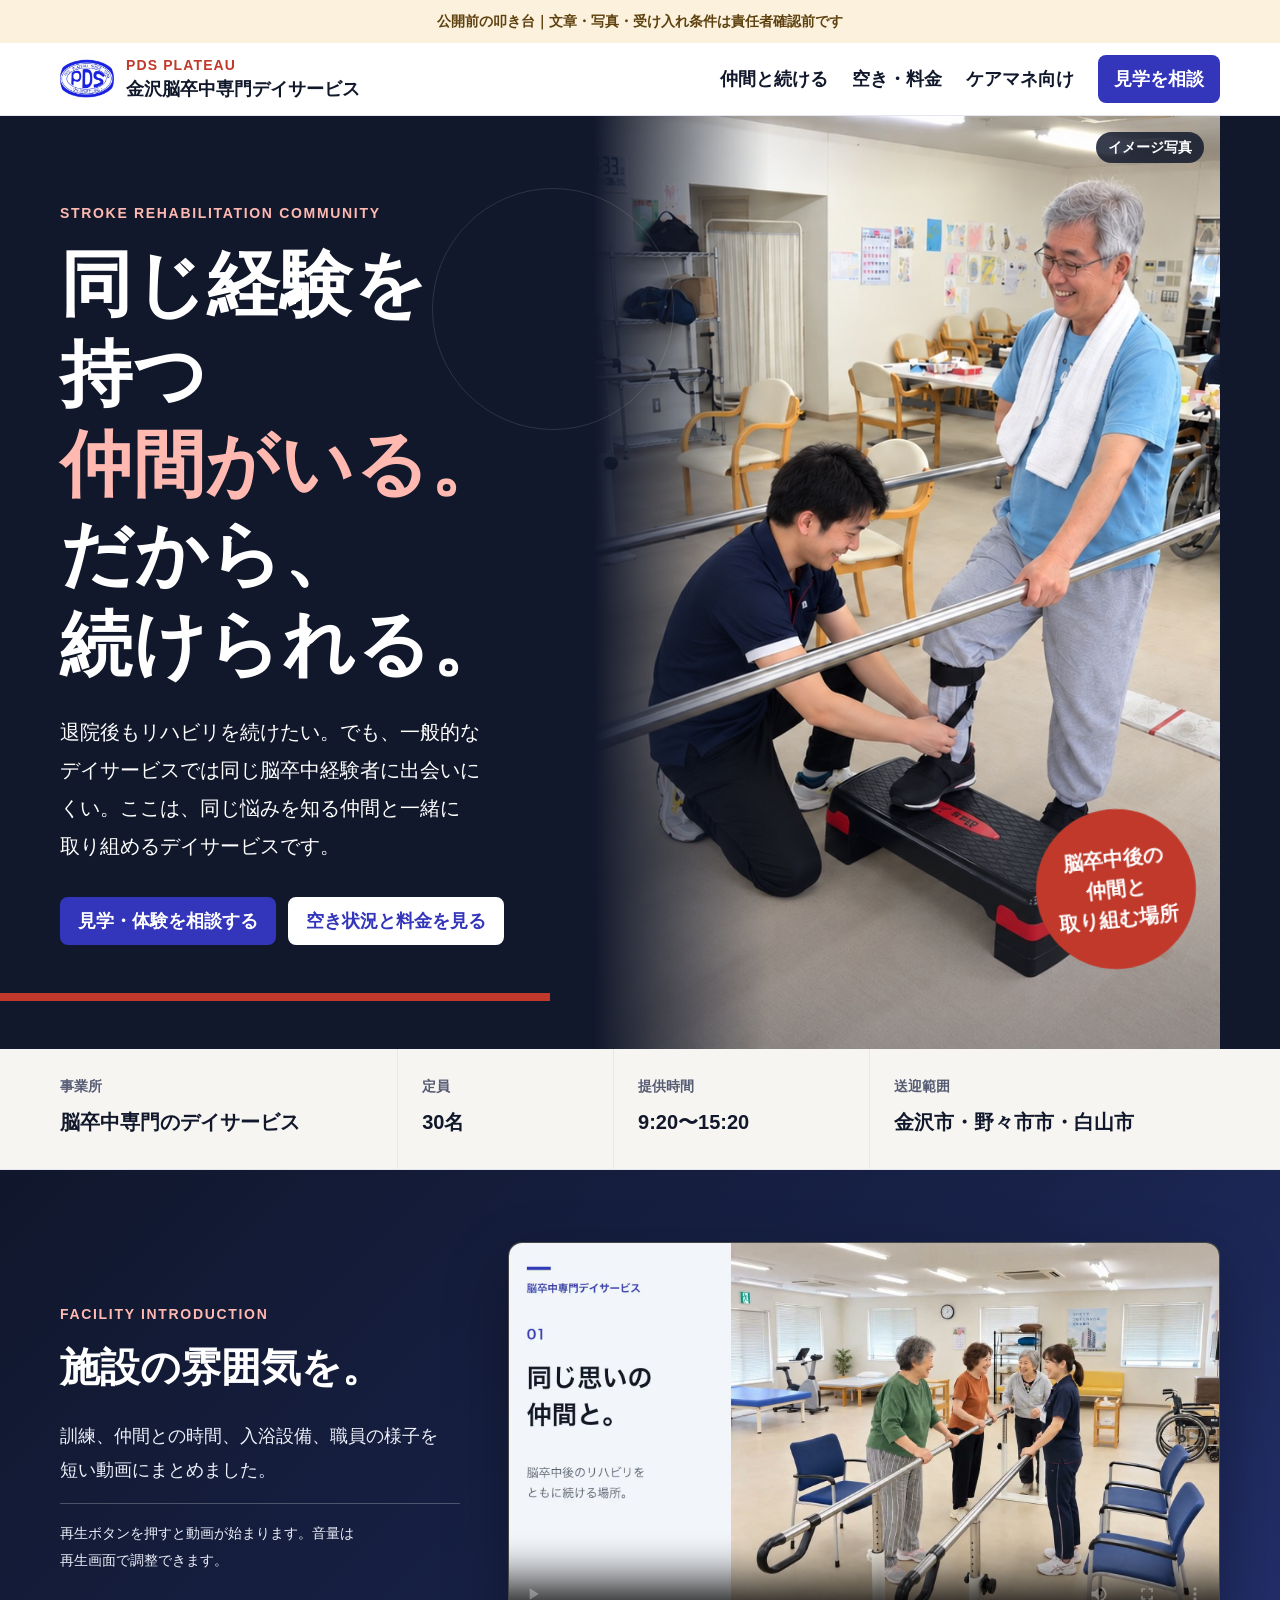
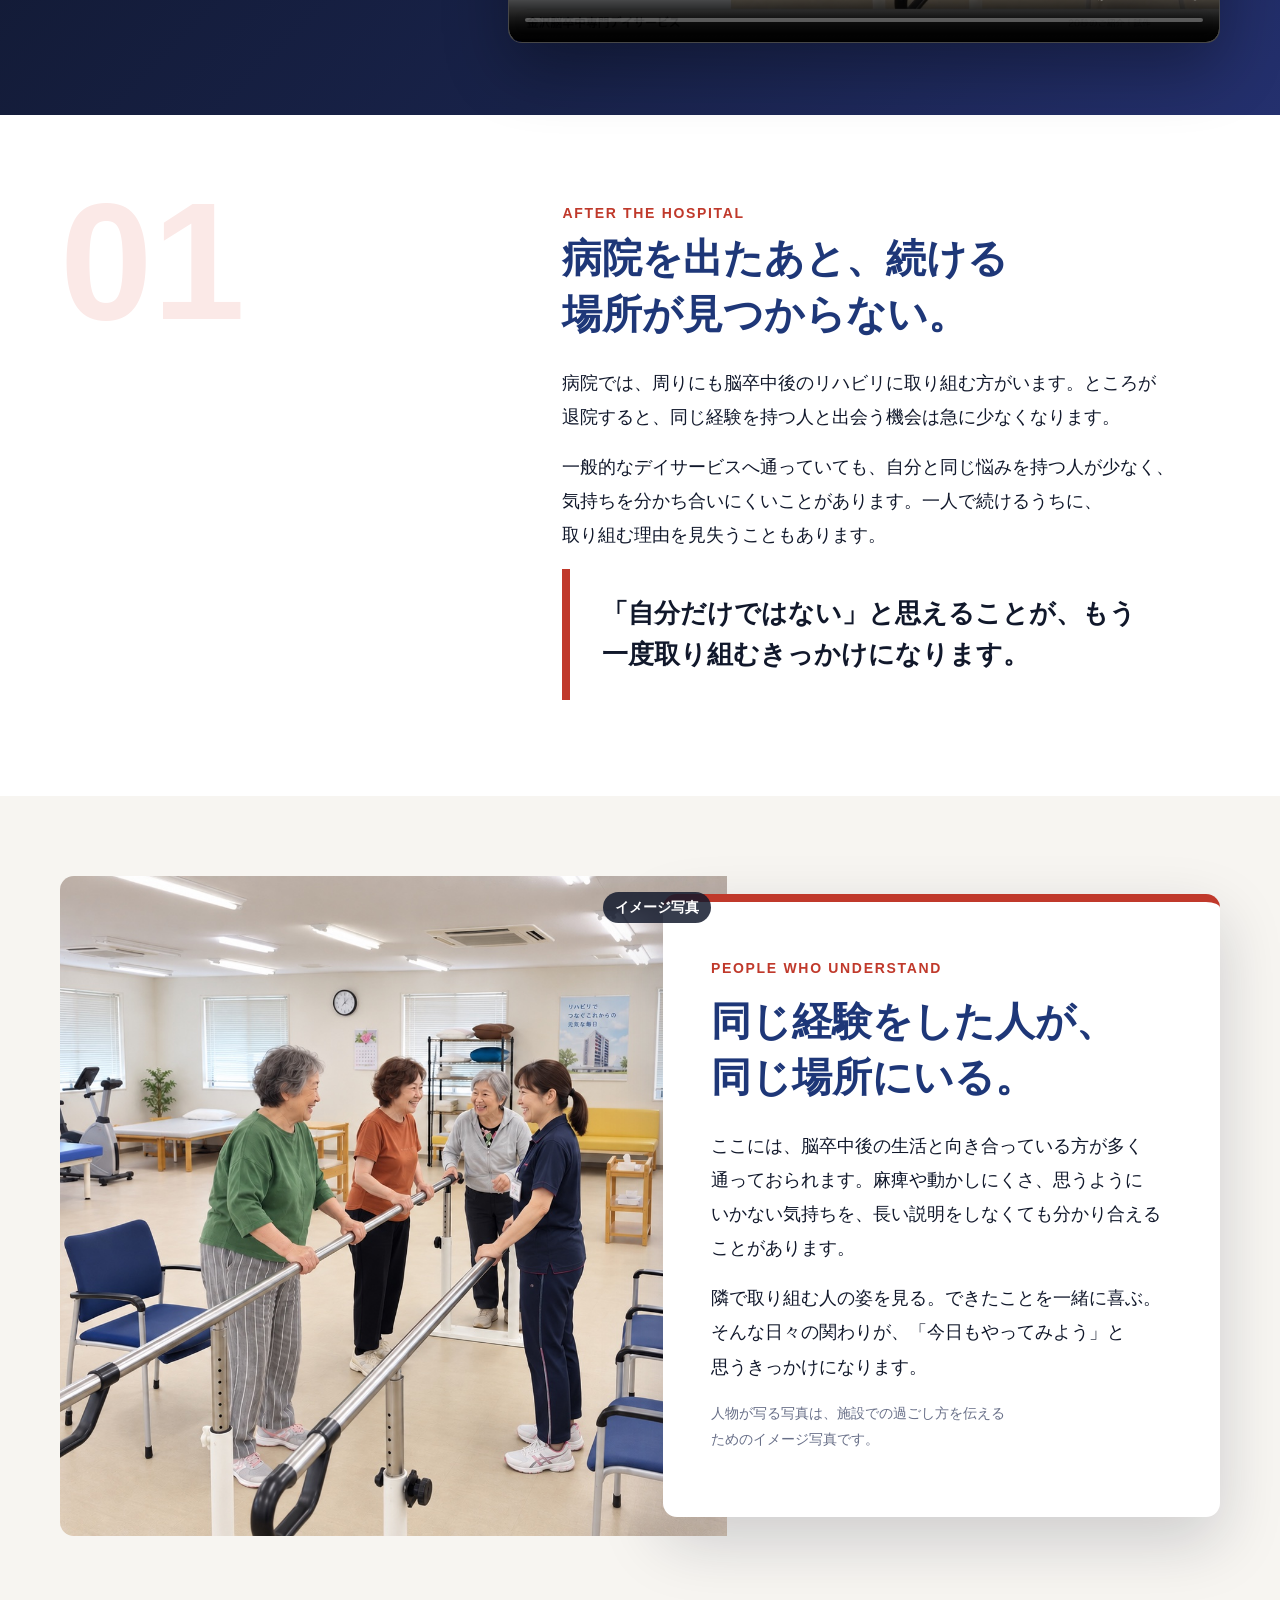
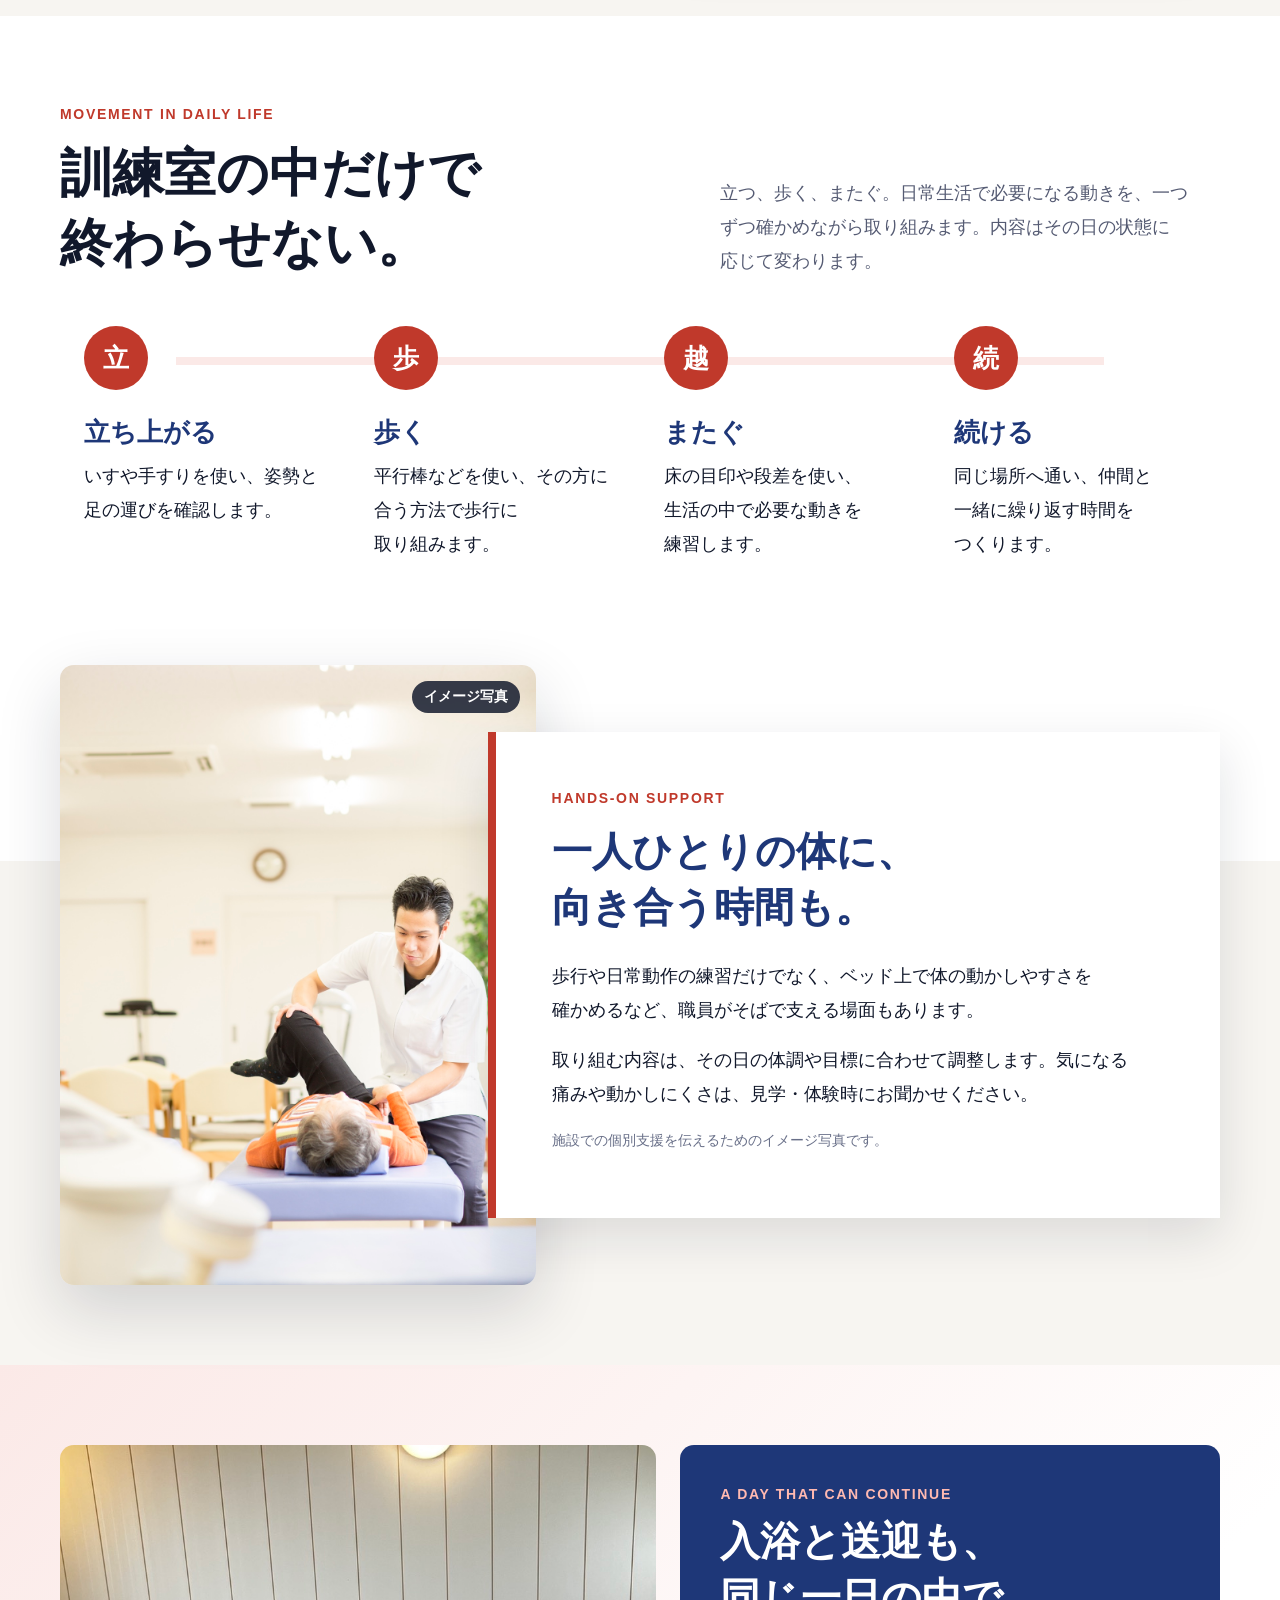
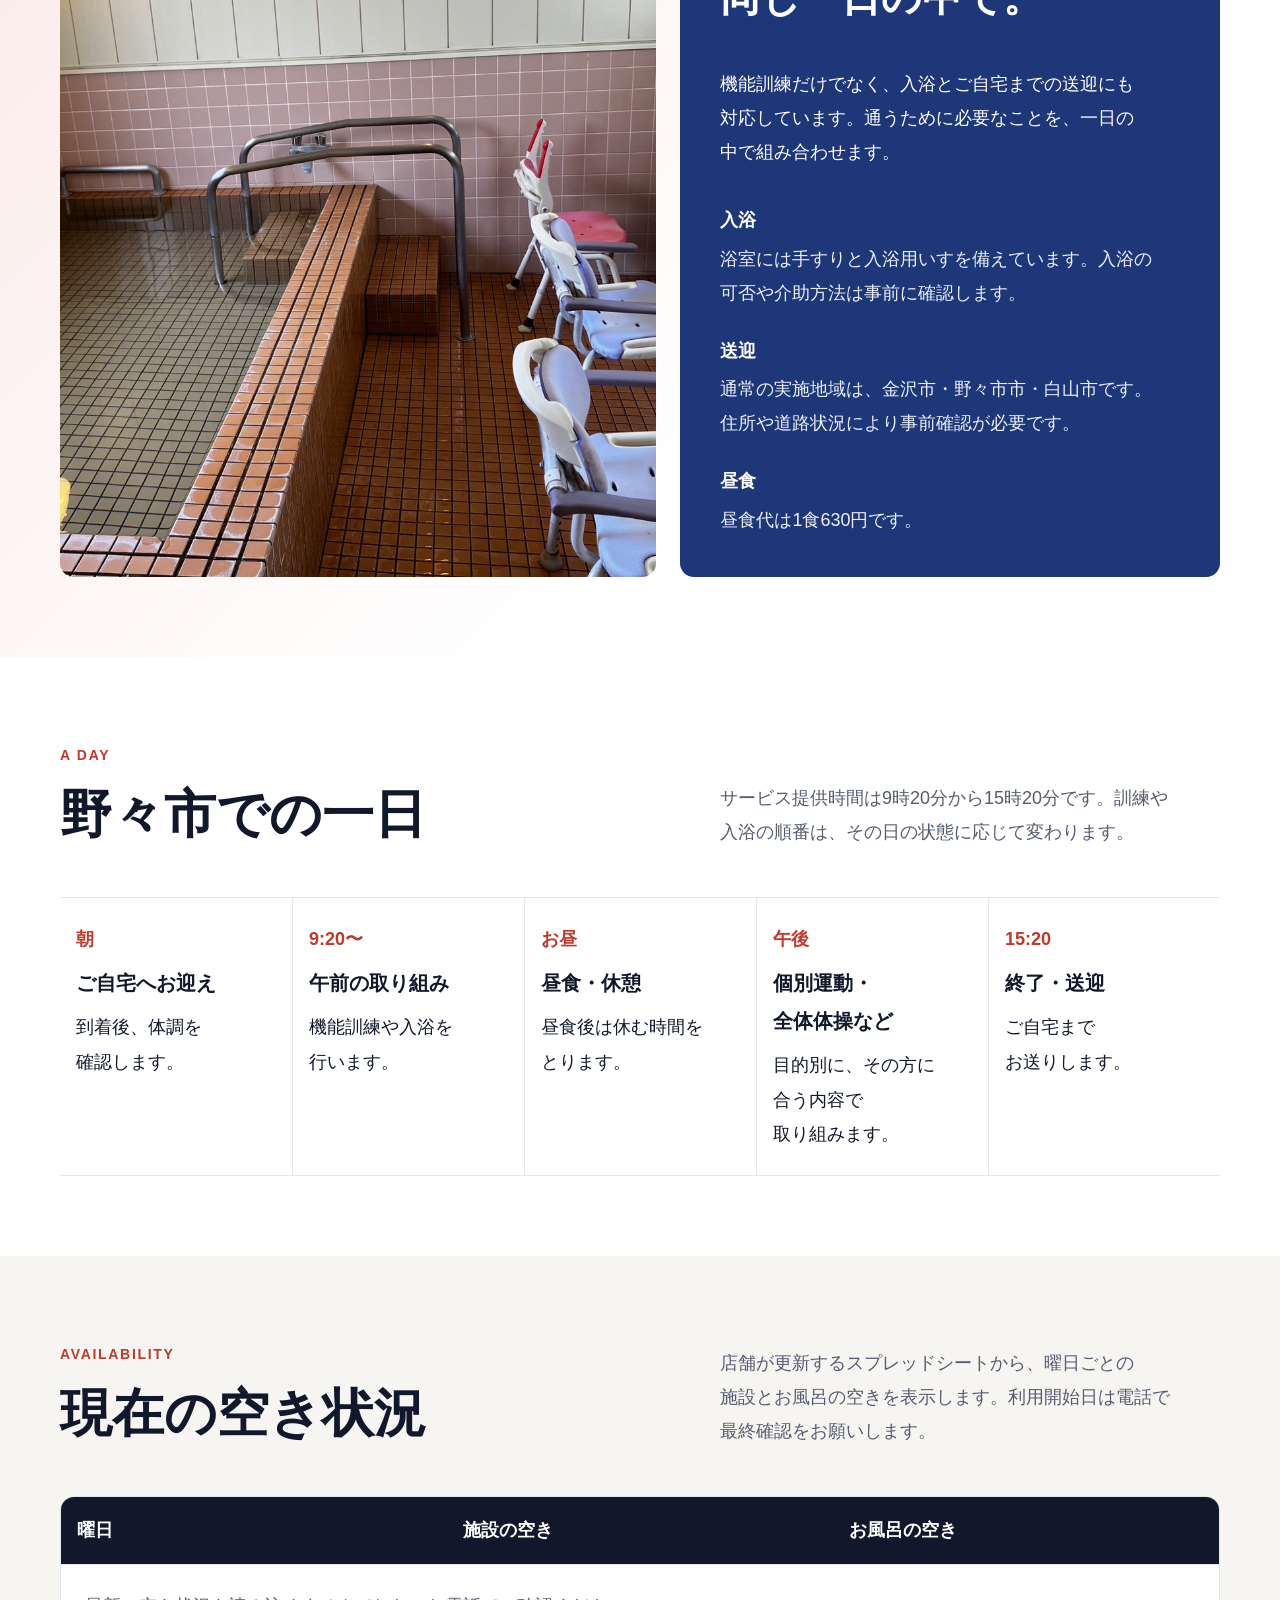
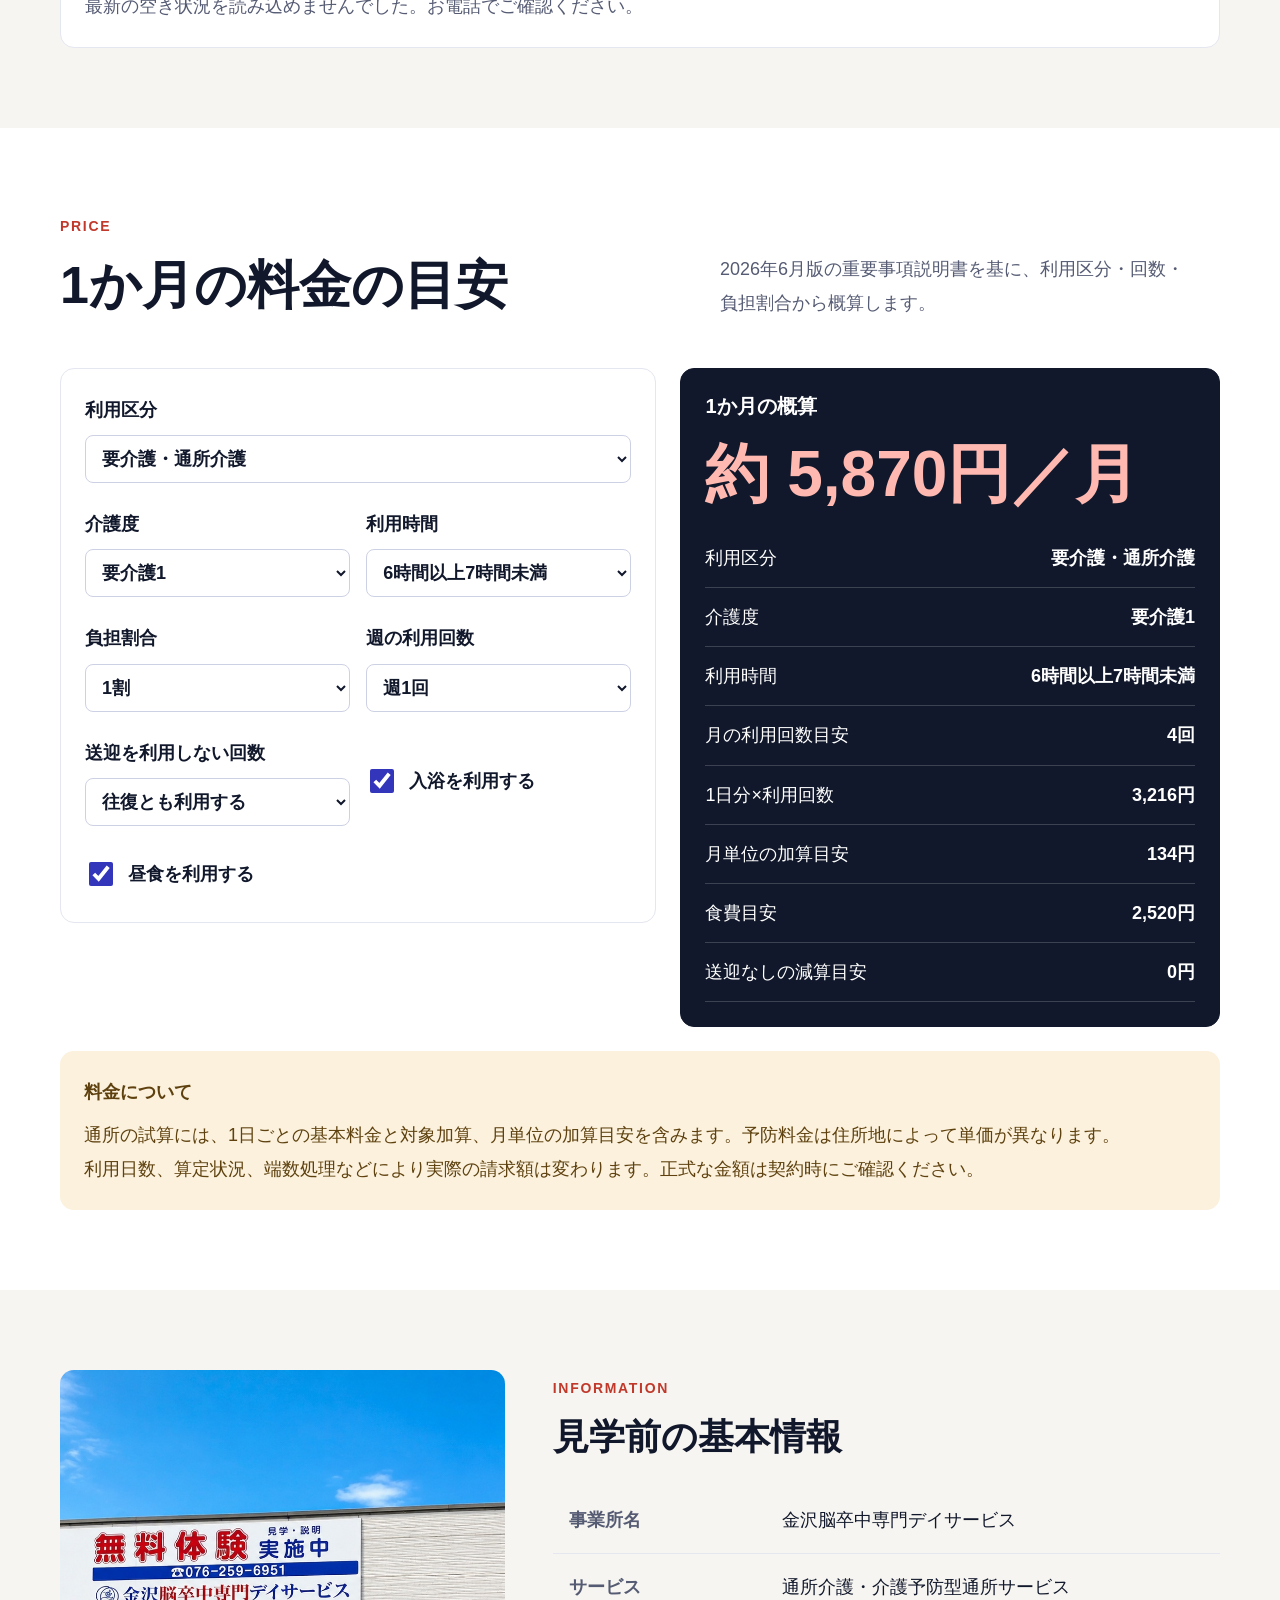
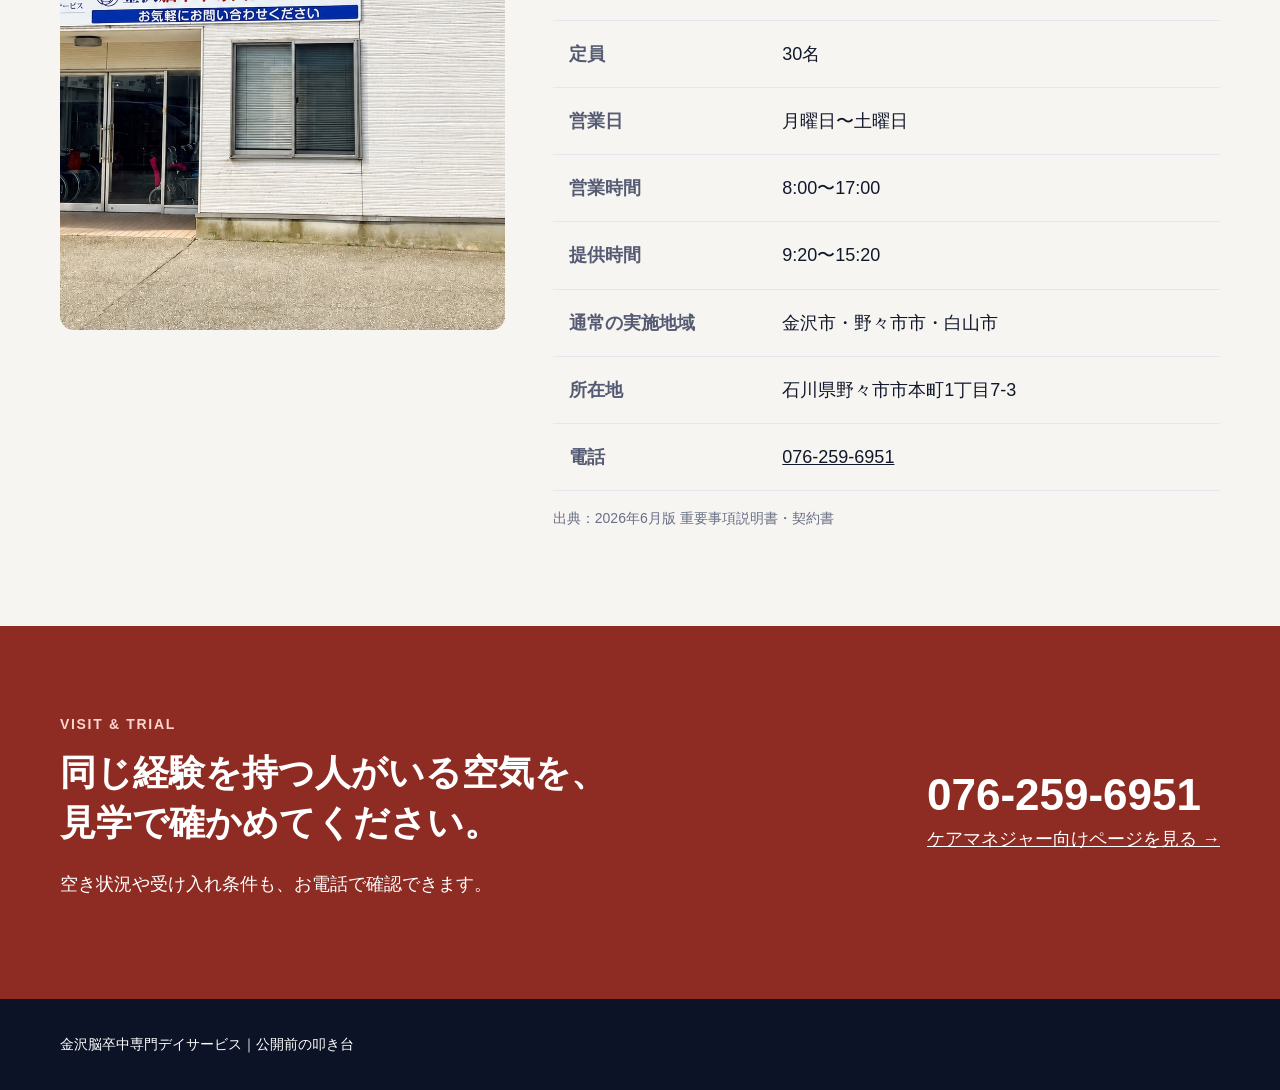
==== commit 89dc7128: "[Pro] update: 管理者向け最終確認版を整備 直近の文言修正を反映し、一般・ケアマネ・パンフレットを同じ確認用サイトで見られるようにするため。  Co-Authored-By: OpenAI" ====
--- a/index.html
+++ b/index.html
@@ -3,13 +3,14 @@
 <head>
   <meta charset="utf-8">
   <meta name="viewport" content="width=device-width,initial-scale=1">
-  <meta name="robots" content="index,follow">
+  <meta name="robots" content="noindex,nofollow">
   <meta name="description" content="金沢脳卒中専門デイサービスの一般向け紹介ページ。脳卒中後のリハビリを、同じ経験を持つ仲間と続けられる環境、料金、空き状況をご案内します。">
   <title>金沢脳卒中専門デイサービス｜同じ経験を持つ仲間と続ける</title>
   <link rel="stylesheet" href="assets/kanazawa-nosotchu.css">
 </head>
 <body>
   <a class="skip" href="#main">本文へ移動</a>
+  <div class="draft-banner">公開前の叩き台｜文章・写真・受け入れ条件は責任者確認前です</div>
   <nav class="site-nav" aria-label="ページ内メニュー">
     <div class="inner nav-row">
       <a class="brand" href="#top"><span class="brand-mark"><img src="assets/pds-logo.jpg" alt="PDSプラトー"></span><span><small>PDS PLATEAU</small>金沢脳卒中専門デイサービス</span></a>
@@ -42,9 +43,9 @@
     <section id="video" class="video-section">
       <div class="inner video-grid">
         <div class="video-copy">
-          <span class="eyebrow">23-SECOND INTRODUCTION</span>
-          <h2>23秒で、施設の雰囲気を。</h2>
-          <p>訓練、仲間との時間、入浴設備、職員の様子を短い動画にまとめました。音楽とナレーション、画面上の文字でご覧いただけます。</p>
+          <span class="eyebrow">FACILITY INTRODUCTION</span>
+          <h2>施設の雰囲気を。</h2>
+          <p>訓練、仲間との時間、入浴設備、職員の様子を短い動画にまとめました。</p>
           <p class="video-note">再生ボタンを押すと動画が始まります。音量は再生画面で調整できます。</p>
         </div>
         <div class="video-frame">
@@ -111,7 +112,7 @@
     <section>
       <div class="inner">
         <div class="section-head"><div><span class="eyebrow">A DAY</span><h2>野々市での一日</h2></div><p>サービス提供時間は9時20分から15時20分です。訓練や入浴の順番は、その日の状態に応じて変わります。</p></div>
-        <div class="day-flow"><div class="day-step"><time>朝</time><strong>ご自宅へお迎え</strong><span>到着後、体調を確認します。</span></div><div class="day-step"><time>9:20〜</time><strong>午前の取り組み</strong><span>機能訓練や入浴を行います。</span></div><div class="day-step"><time>お昼</time><strong>昼食・休憩</strong><span>昼食後は休む時間をとります。</span></div><div class="day-step"><time>午後</time><strong>動作練習</strong><span>その方に合う内容で取り組みます。</span></div><div class="day-step"><time>15:20</time><strong>終了・送迎</strong><span>ご自宅までお送りします。</span></div></div>
+        <div class="day-flow"><div class="day-step"><time>朝</time><strong>ご自宅へお迎え</strong><span>到着後、体調を確認します。</span></div><div class="day-step"><time>9:20〜</time><strong>午前の取り組み</strong><span>機能訓練や入浴を行います。</span></div><div class="day-step"><time>お昼</time><strong>昼食・休憩</strong><span>昼食後は休む時間をとります。</span></div><div class="day-step"><time>午後</time><strong>個別運動・全体体操など</strong><span>目的別に、その方に合う内容で取り組みます。</span></div><div class="day-step"><time>15:20</time><strong>終了・送迎</strong><span>ご自宅までお送りします。</span></div></div>
       </div>
     </section>
 
@@ -147,7 +148,7 @@
 
     <section class="contact-band"><div class="inner contact-row"><div><span class="eyebrow">VISIT &amp; TRIAL</span><h2>同じ経験を持つ人がいる空気を、見学で確かめてください。</h2><p>空き状況や受け入れ条件も、お電話で確認できます。</p></div><div><a class="phone" href="tel:0762596951">076-259-6951</a><br><a href="kanazawa-nosotchu-caremanager.html">ケアマネジャー向けページを見る →</a></div></div></section>
   </main>
-  <footer><div class="inner">金沢脳卒中専門デイサービス｜PDS PLATEAU</div></footer>
+  <footer><div class="inner">金沢脳卒中専門デイサービス｜公開前の叩き台</div></footer>
   <script src="assets/facility-tools.js"></script><script src="assets/kanazawa-nosotchu-config.js"></script><script>PDSFacilityTools.init(PDSKanazawaNosotchuConfig);</script>
 </body>
 </html>
--- a/assets/kanazawa-nosotchu.css
+++ b/assets/kanazawa-nosotchu.css
@@ -11,7 +11,9 @@
 
 *{box-sizing:border-box;}
 html{scroll-behavior:smooth;}
-body{margin:0;color:var(--stroke-ink);background:#fff;font:400 18px/1.9 var(--pds-font-body);word-break:auto-phrase;overflow-x:hidden;}
+body{margin:0;color:var(--stroke-ink);background:#fff;font:400 18px/1.9 var(--pds-font-body);word-break:auto-phrase;overflow-wrap:break-word;overflow-x:hidden;}
+h1,h2,h3{text-wrap:balance;}
+p,li,td{text-wrap:pretty;}
 img{display:block;width:100%;height:100%;object-fit:cover;}
 a{color:inherit;}
 button,select,input{font:inherit;}
@@ -160,7 +162,7 @@
 .facts-grid{display:grid;grid-template-columns:.8fr 1.2fr;gap:48px;align-items:start;}
 .facts-photo{height:560px;border-radius:14px;overflow:hidden;}
 .fact-table th{width:32%;color:var(--pds-text-sub);}
-.fact-table td{overflow-wrap:anywhere;}
+.fact-table td{overflow-wrap:break-word;}
 .contact-band{background:var(--stroke-red-dark);color:#fff;}
 .contact-row{display:grid;grid-template-columns:1fr auto;gap:48px;align-items:center;}
 .contact-row h2{margin:8px 0;font:900 36px/1.4 var(--pds-font-ui);}
@@ -194,9 +196,13 @@
 .referral-grid{display:grid;grid-template-columns:.85fr 1.15fr;gap:48px;align-items:start;}
 .fit-panel{padding:32px;background:var(--stroke-blue);color:#fff;border-radius:14px;}
 .fit-panel h2{margin:8px 0 24px;font:900 36px/1.4 var(--pds-font-ui);}
+.fit-lead{margin:0 0 24px;color:#fff;font-weight:700;}
 .fit-list{margin:0;padding-left:24px;display:grid;gap:16px;}
+.acceptance-title{margin:8px 0 24px;font:900 36px/1.4 var(--pds-font-ui);}
+.acceptance-wrap{overflow-x:auto;border:1px solid var(--pds-border);border-radius:14px;}
 .acceptance-table th:first-child{width:34%;}
-.decision-note{margin-top:24px;padding:24px;border-left:8px solid var(--stroke-red);background:var(--stroke-red-soft);}
+.decision-note{margin-top:24px;padding:24px;border-left:8px solid var(--stroke-blue);background:var(--pds-info-bg);color:var(--stroke-blue);}
+.decision-note p{margin:8px 0 0;color:var(--stroke-ink);}
 footer{padding:32px 0;background:#0D1326;color:#fff;font-size:14px;}
 
 @media(max-width:900px){
@@ -221,7 +227,7 @@
 }
 
 @media(max-width:620px){
-  body,.draft-banner,p,li,td,th{word-break:normal;overflow-wrap:anywhere;}
+  body,.draft-banner,p,li,td,th{word-break:auto-phrase;overflow-wrap:break-word;}
   .inner{width:min(100% - 32px,1160px);}
   section{padding-block:64px;}
   .hero-grid{min-height:auto;}
@@ -232,7 +238,7 @@
   .brand small{font-size:14px;}
   .brand-mark{width:42px;height:42px;flex-basis:42px;}
   .nav-cta{display:none;}
-  .hero h1,.practical-hero h1{font-size:36px;word-break:normal;overflow-wrap:anywhere;}
+  .hero h1,.practical-hero h1{font-size:36px;word-break:auto-phrase;overflow-wrap:break-word;}
   .hero-lead{font-size:18px;}
   .hero-actions{display:grid;grid-template-columns:1fr;}
   .hero-actions .btn{width:100%;}
@@ -256,6 +262,16 @@
   .breakdown b{text-align:left;}
   .facts-photo{height:400px;}
   .detail-jump{width:100%;border-radius:14px;}
+  .fit-panel{padding:24px;}
+  .fit-panel h2,.acceptance-title{font-size:32px;}
+  .acceptance-table,.acceptance-table tbody,.acceptance-table tr,.acceptance-table th,.acceptance-table td{display:block;width:100%;}
+  .acceptance-table thead{position:absolute;width:1px;height:1px;overflow:hidden;clip:rect(0 0 0 0);clip-path:inset(50%);white-space:nowrap;}
+  .acceptance-table tbody{display:grid;}
+  .acceptance-table tbody tr{padding:16px;border-bottom:1px solid var(--pds-border);}
+  .acceptance-table tbody tr:last-child{border-bottom:0;}
+  .acceptance-table tbody th,.acceptance-table tbody td{padding:0;border:0;}
+  .acceptance-table tbody th{margin-bottom:8px;color:var(--stroke-blue);}
+  .decision-note{padding:24px 16px;}
   .code-group{padding:20px 16px;}
   .availability-table{min-width:0;table-layout:fixed;}
   .availability-table th,.availability-table td{padding:12px 8px;}
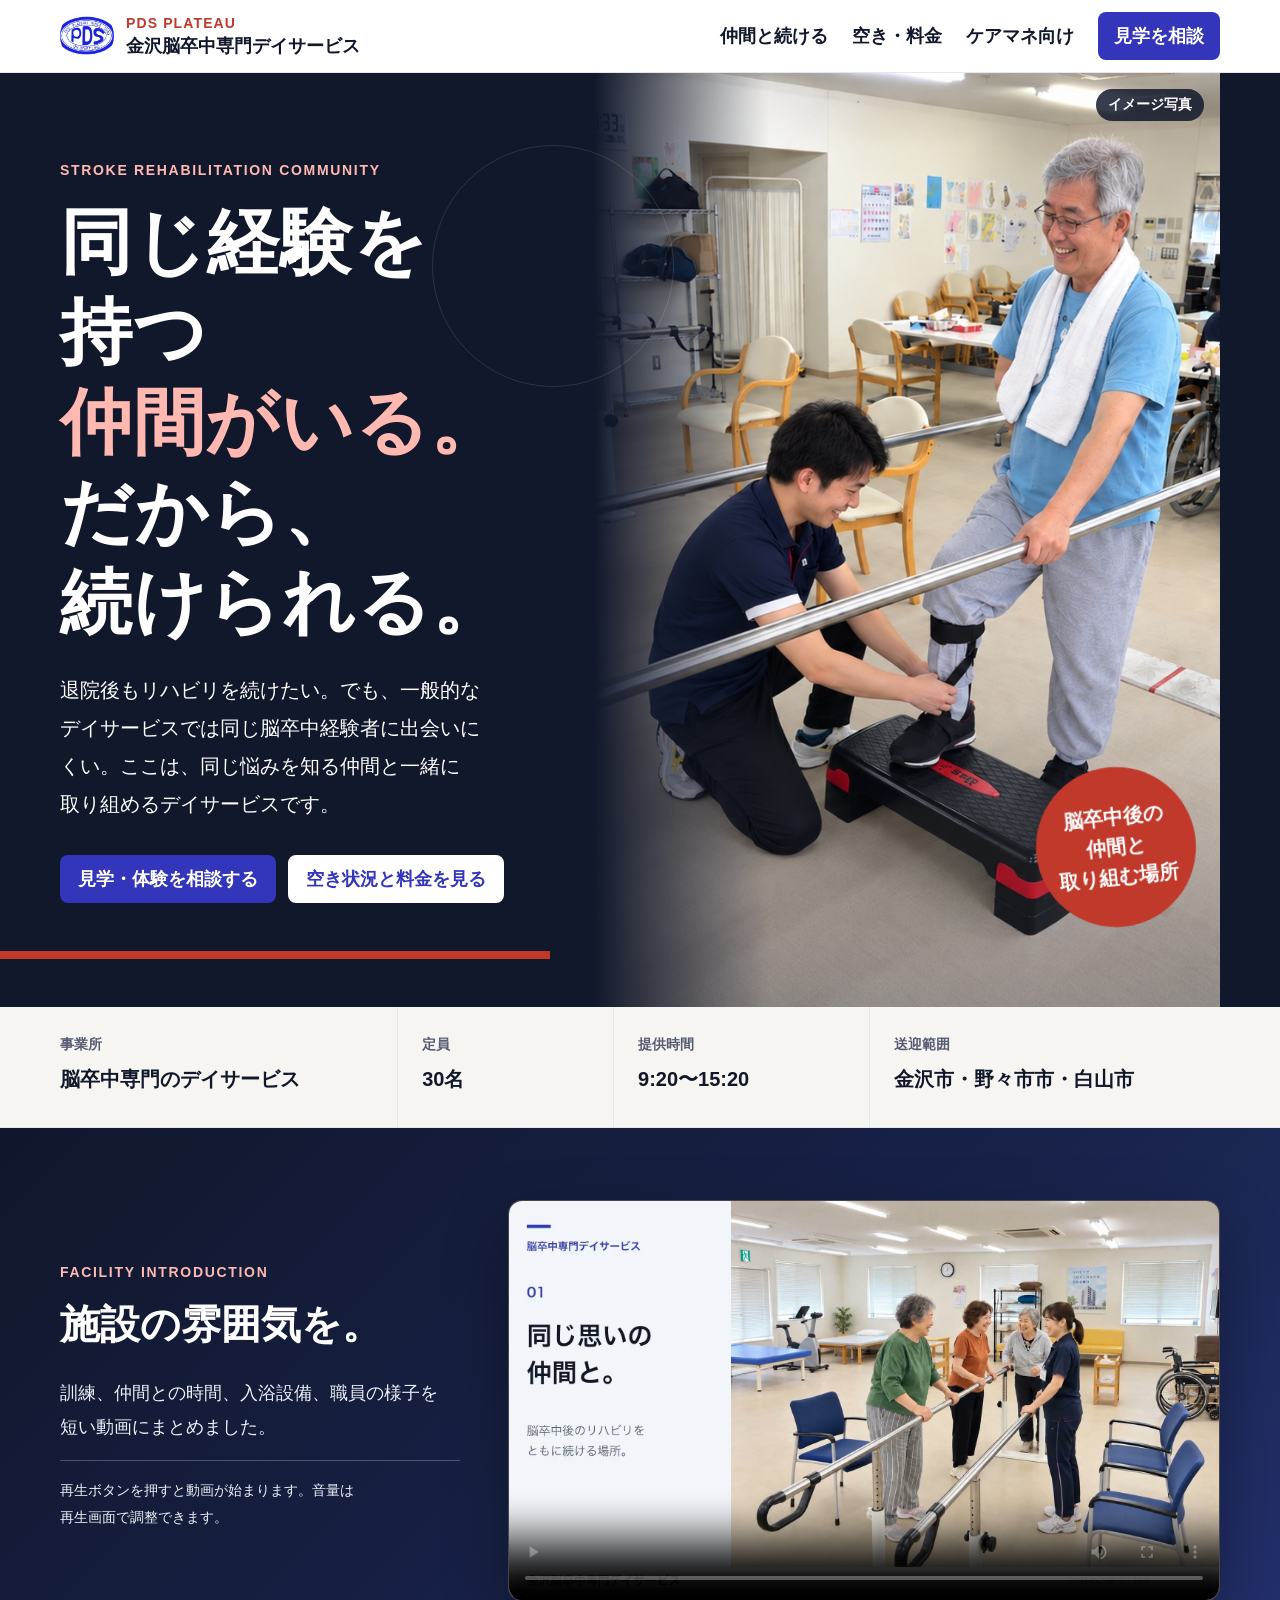
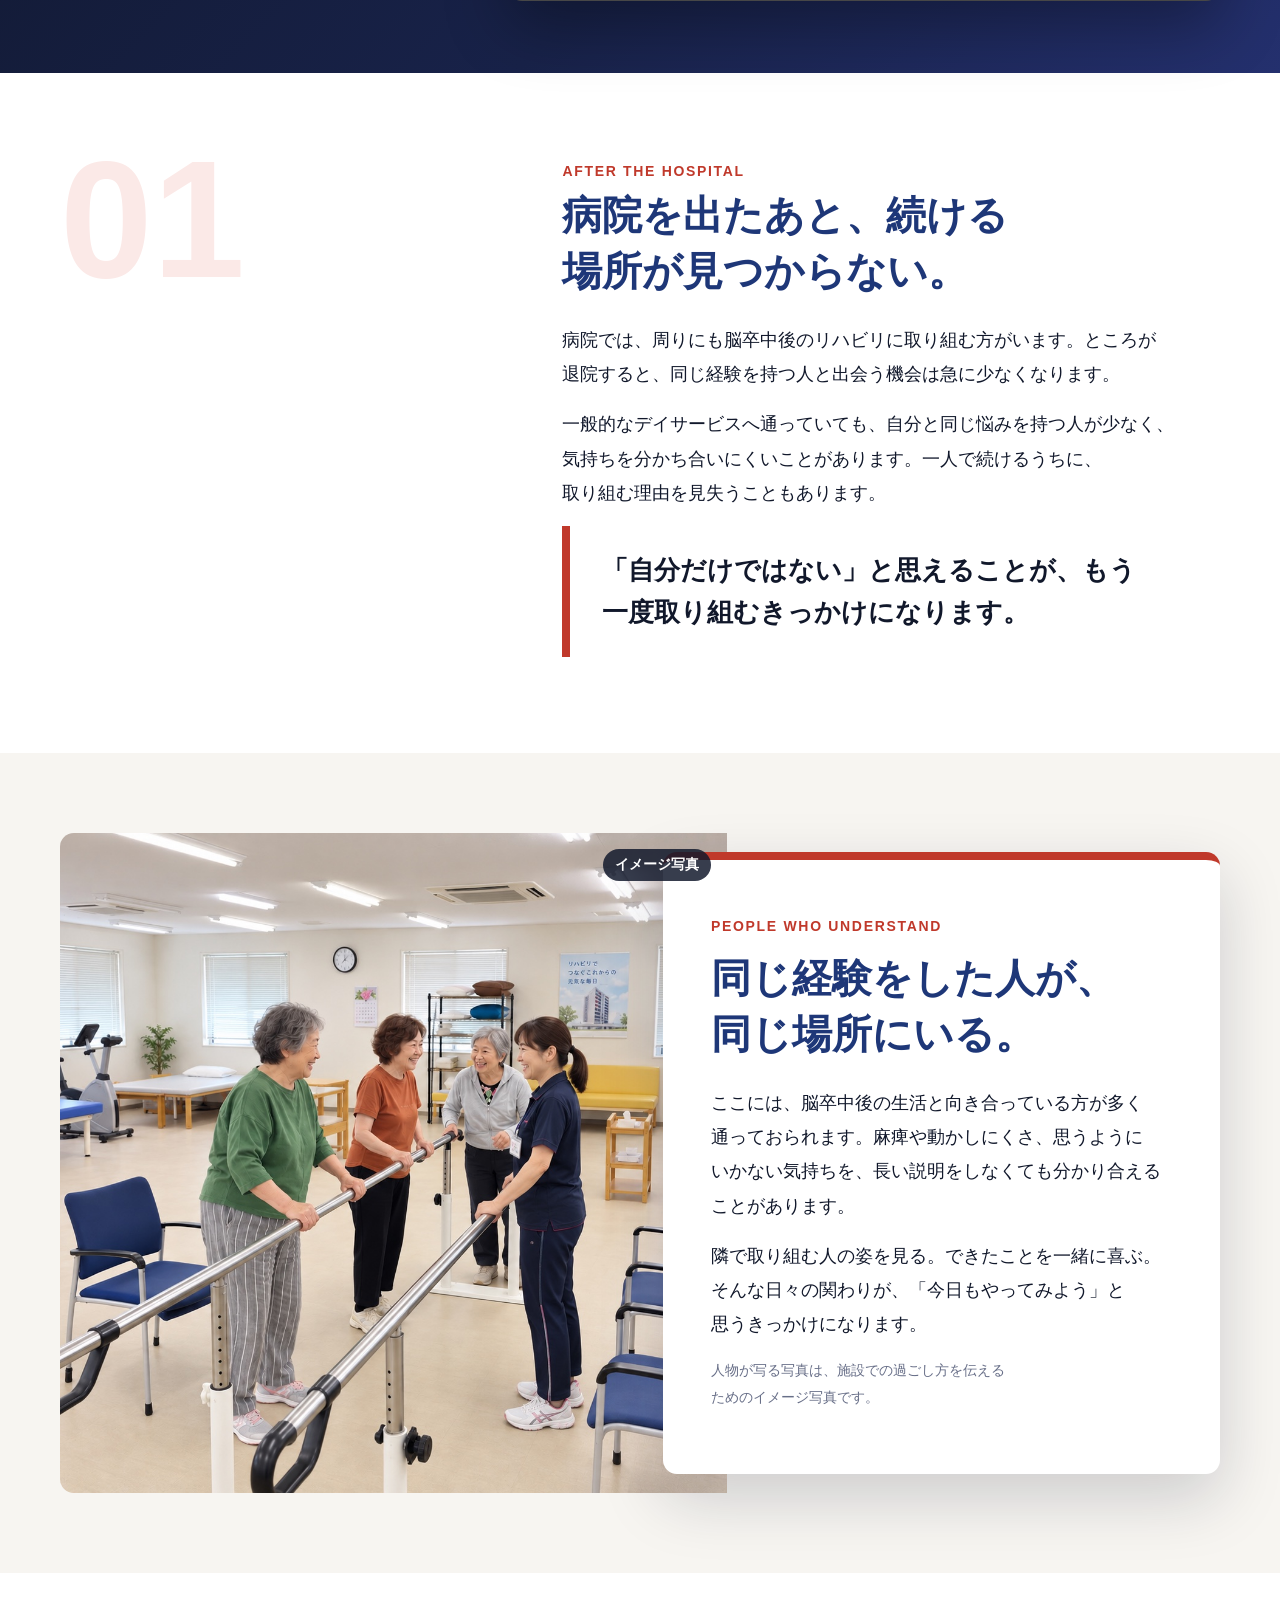
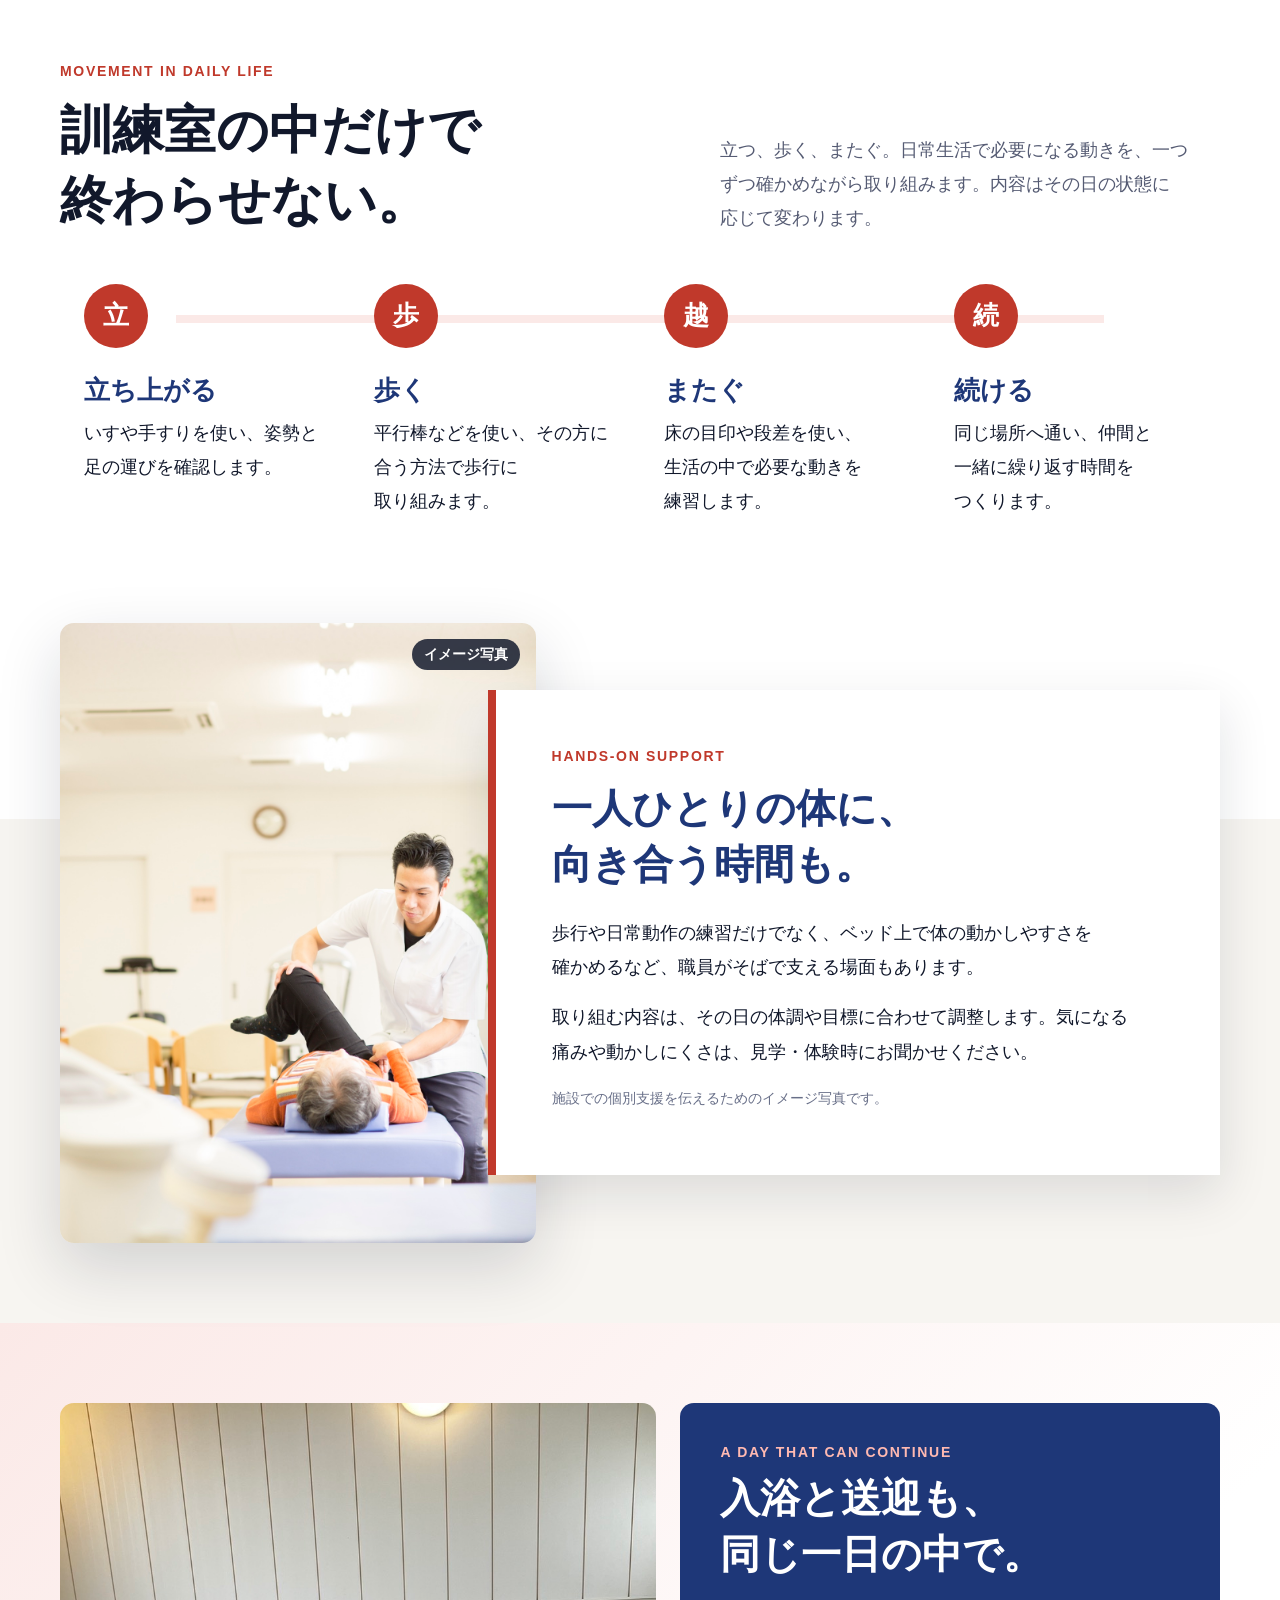
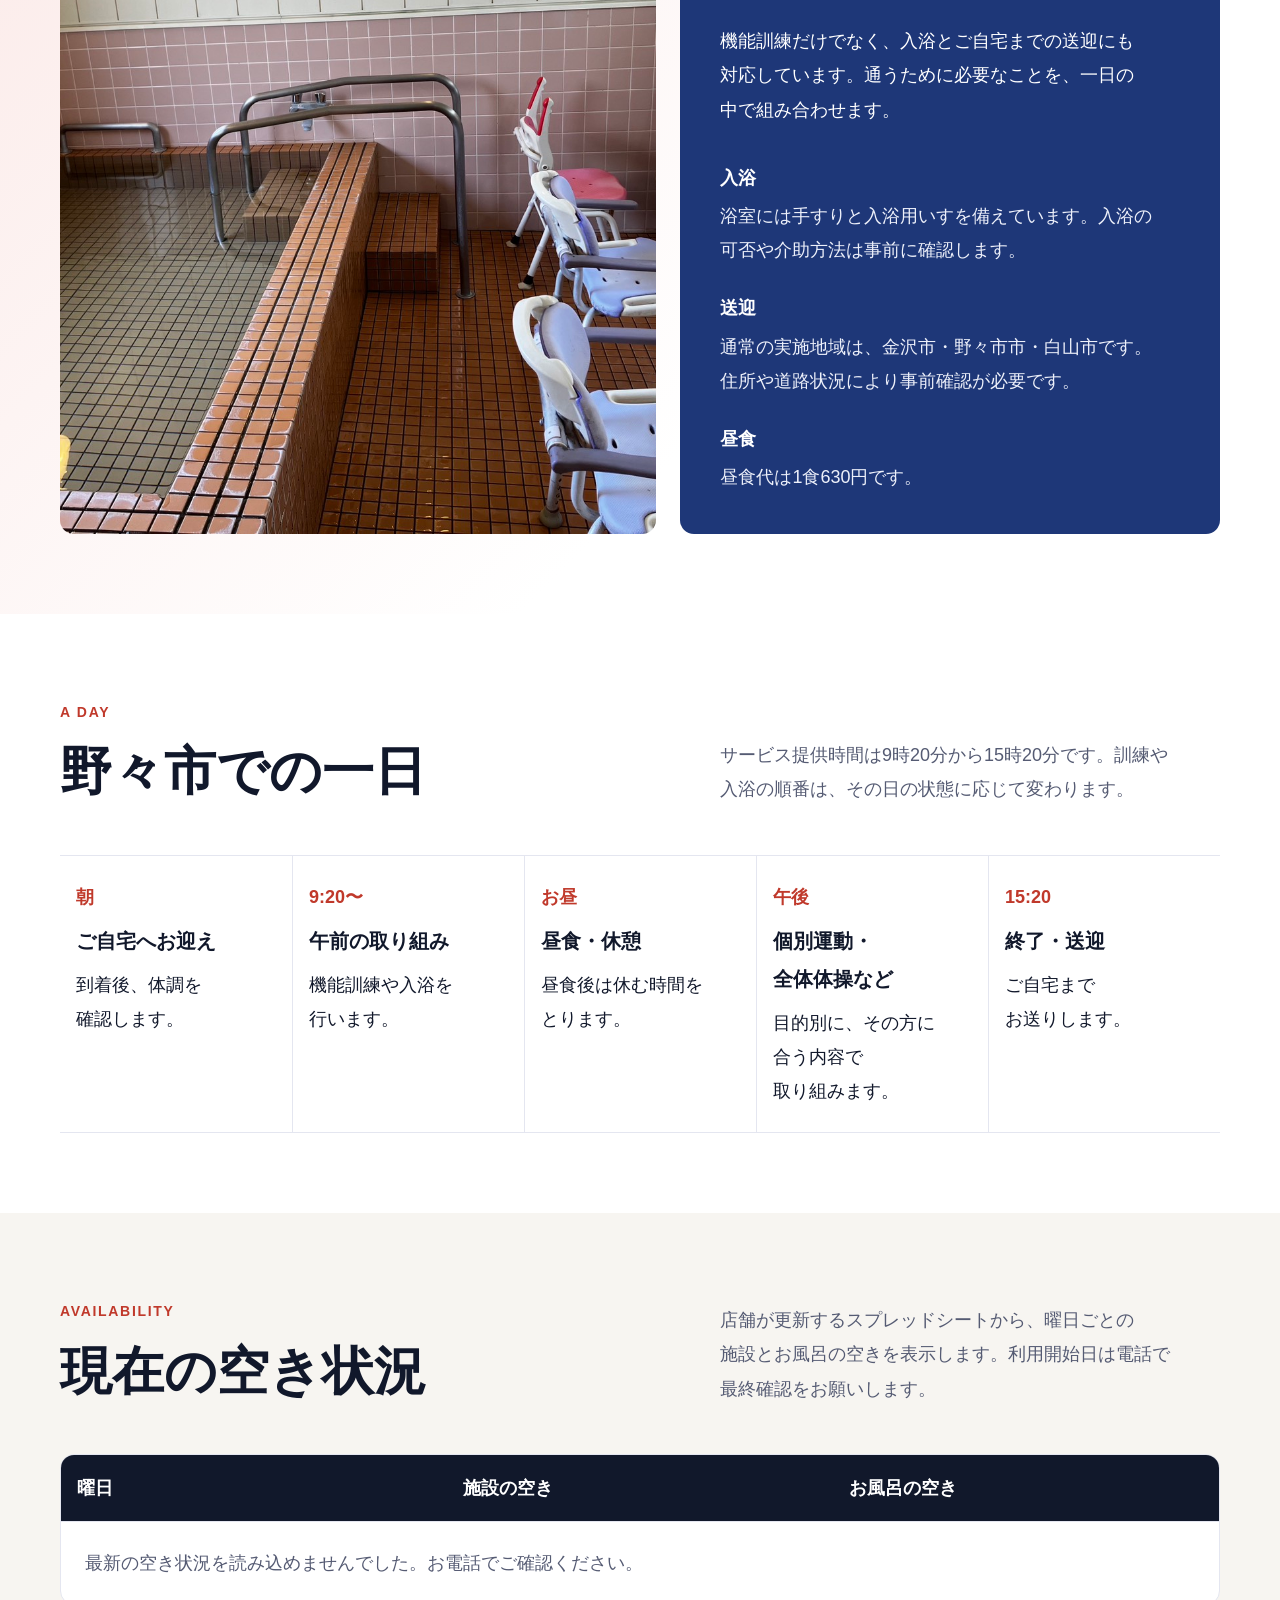
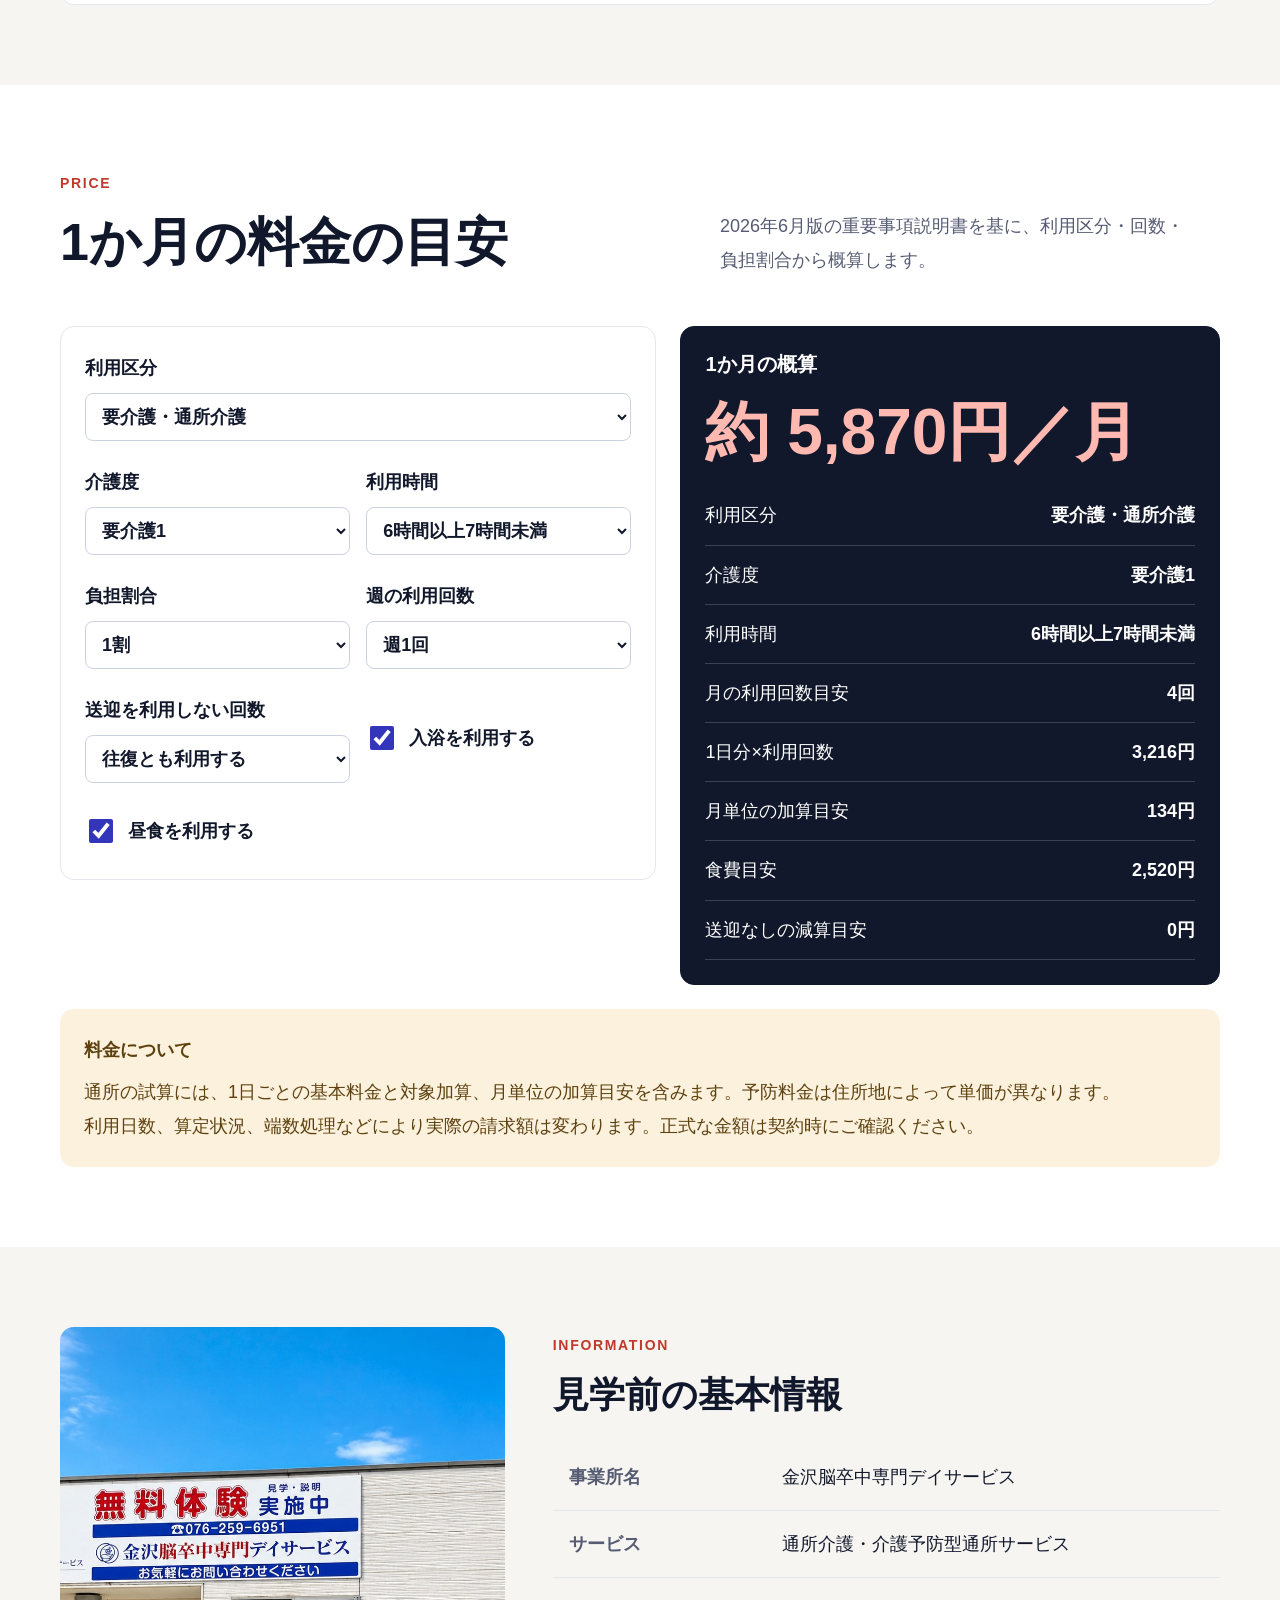
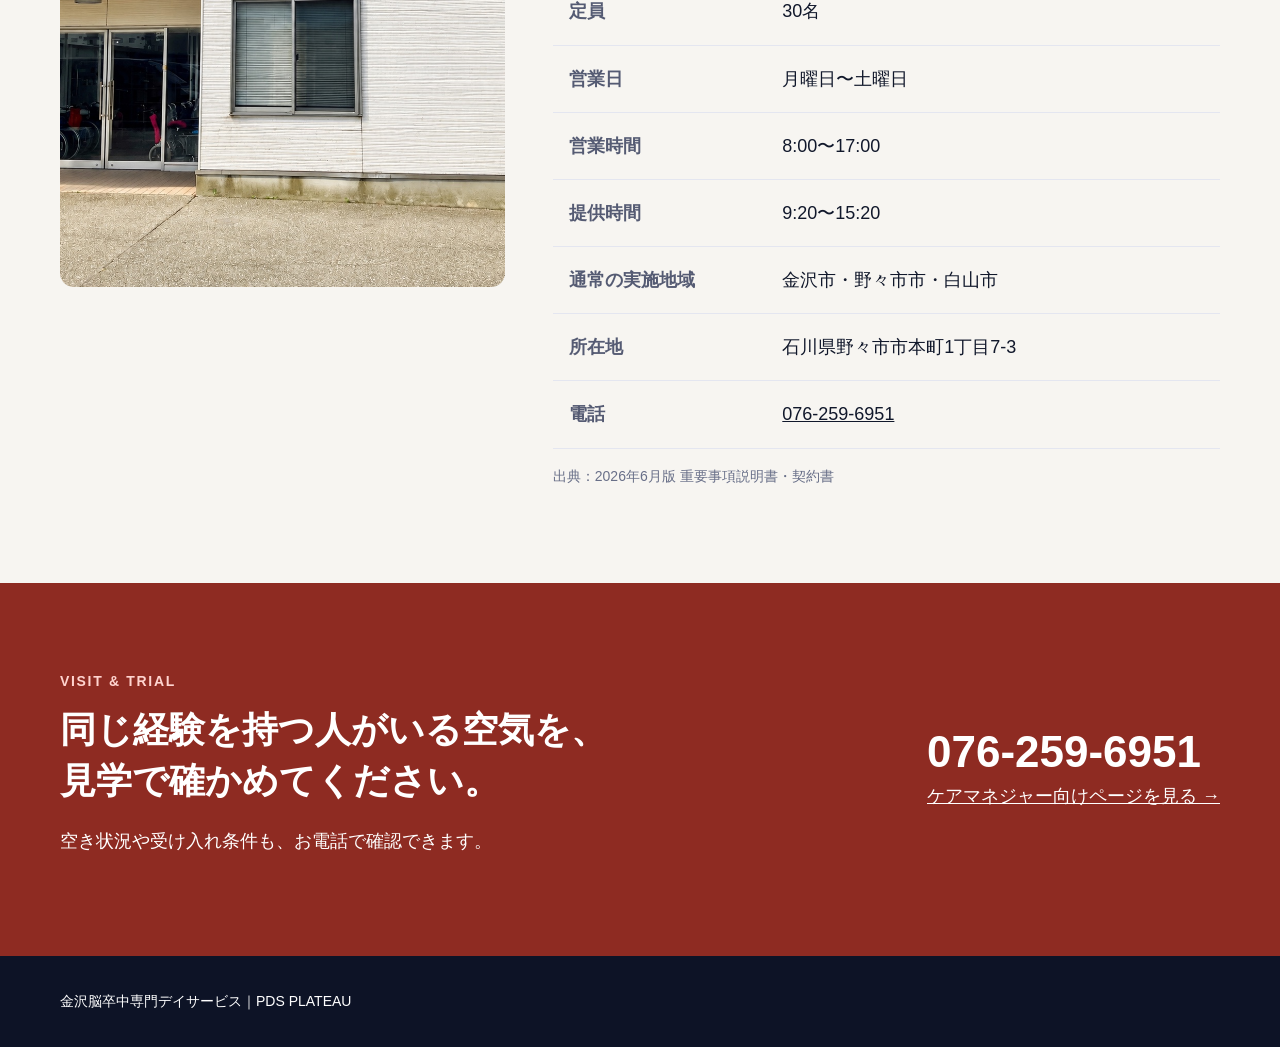
==== commit fc82f7b4: "[Pro] update: 金沢脳卒中LPを正式公開へ切替 管理者確認が完了したため、確認表示と検索除外を外して会社HPから案内できる状態にする。  Co-Authored-By: OpenAI Co" ====
--- a/index.html
+++ b/index.html
@@ -3,14 +3,13 @@
 <head>
   <meta charset="utf-8">
   <meta name="viewport" content="width=device-width,initial-scale=1">
-  <meta name="robots" content="noindex,nofollow">
+  <meta name="robots" content="index,follow">
   <meta name="description" content="金沢脳卒中専門デイサービスの一般向け紹介ページ。脳卒中後のリハビリを、同じ経験を持つ仲間と続けられる環境、料金、空き状況をご案内します。">
   <title>金沢脳卒中専門デイサービス｜同じ経験を持つ仲間と続ける</title>
   <link rel="stylesheet" href="assets/kanazawa-nosotchu.css">
 </head>
 <body>
   <a class="skip" href="#main">本文へ移動</a>
-  <div class="draft-banner">公開前の叩き台｜文章・写真・受け入れ条件は責任者確認前です</div>
   <nav class="site-nav" aria-label="ページ内メニュー">
     <div class="inner nav-row">
       <a class="brand" href="#top"><span class="brand-mark"><img src="assets/pds-logo.jpg" alt="PDSプラトー"></span><span><small>PDS PLATEAU</small>金沢脳卒中専門デイサービス</span></a>
@@ -148,7 +147,7 @@
 
     <section class="contact-band"><div class="inner contact-row"><div><span class="eyebrow">VISIT &amp; TRIAL</span><h2>同じ経験を持つ人がいる空気を、見学で確かめてください。</h2><p>空き状況や受け入れ条件も、お電話で確認できます。</p></div><div><a class="phone" href="tel:0762596951">076-259-6951</a><br><a href="kanazawa-nosotchu-caremanager.html">ケアマネジャー向けページを見る →</a></div></div></section>
   </main>
-  <footer><div class="inner">金沢脳卒中専門デイサービス｜公開前の叩き台</div></footer>
+  <footer><div class="inner">金沢脳卒中専門デイサービス｜PDS PLATEAU</div></footer>
   <script src="assets/facility-tools.js"></script><script src="assets/kanazawa-nosotchu-config.js"></script><script>PDSFacilityTools.init(PDSKanazawaNosotchuConfig);</script>
 </body>
 </html>
